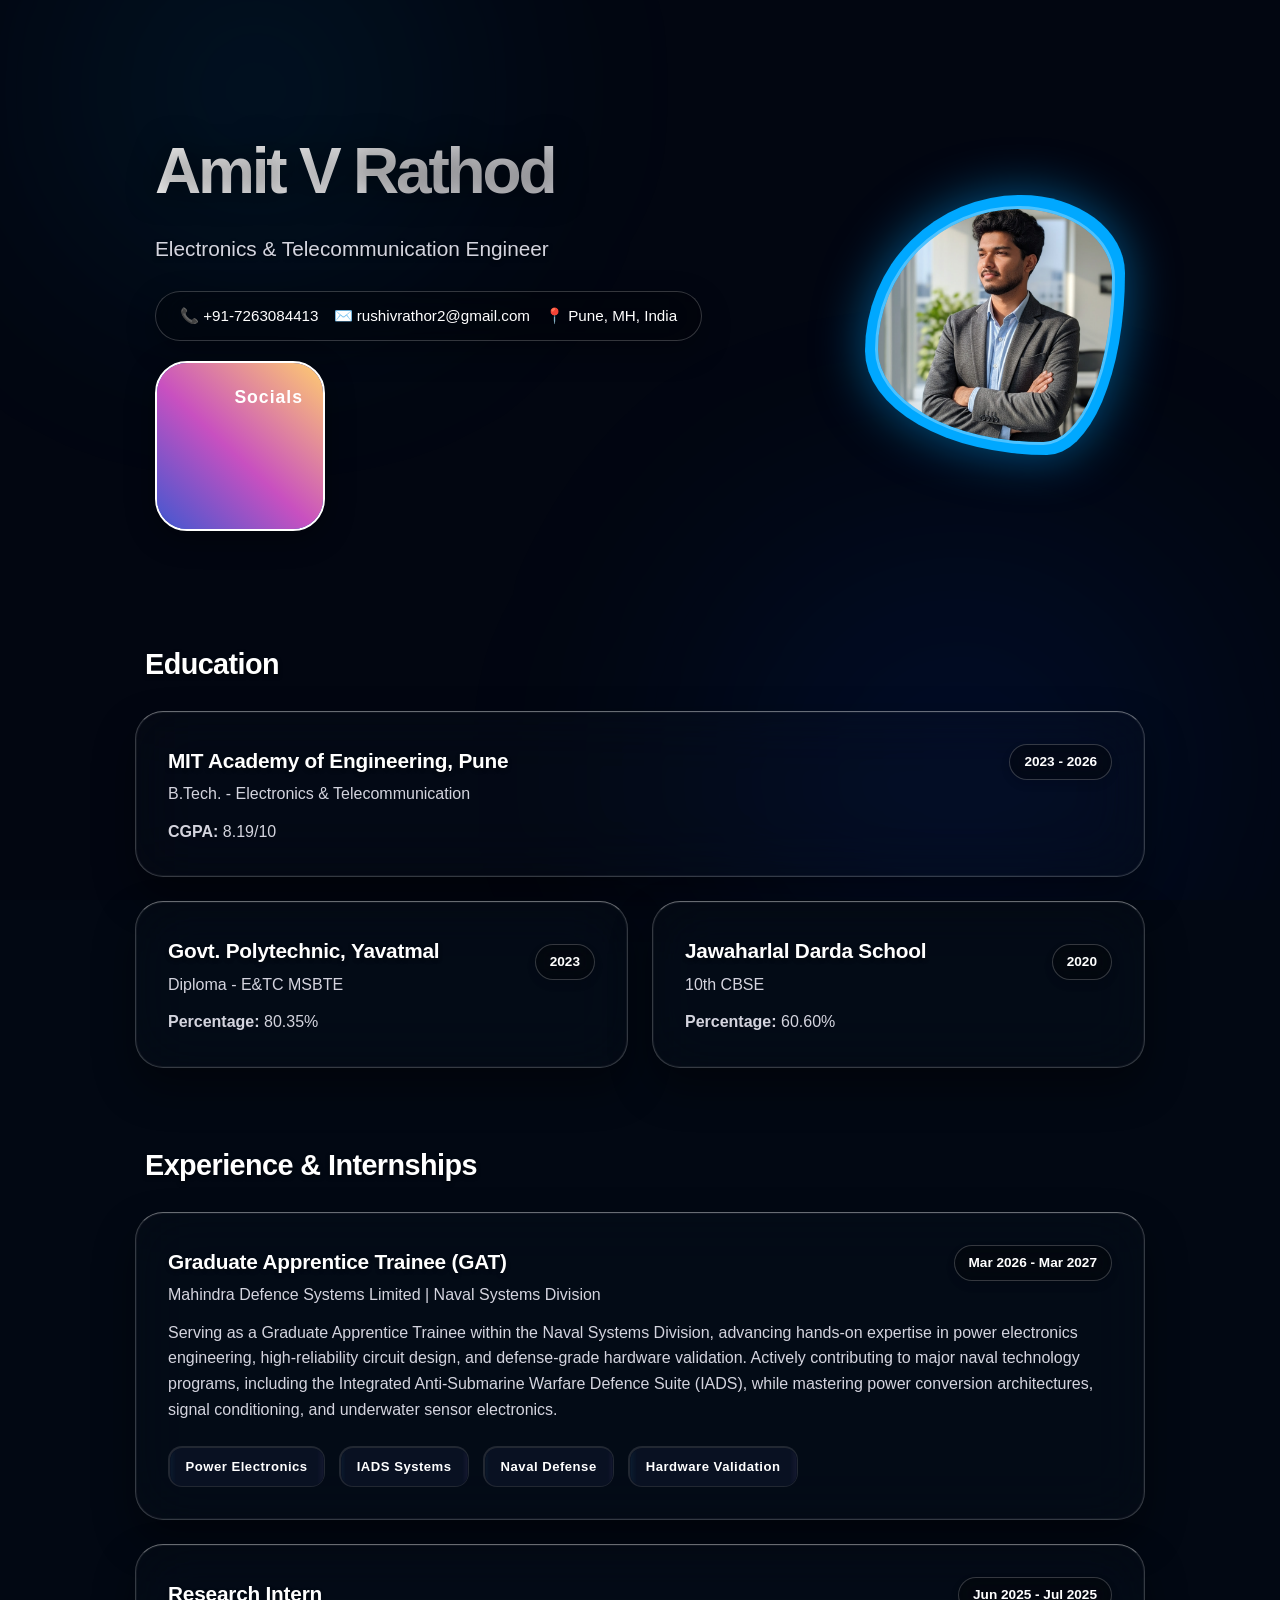
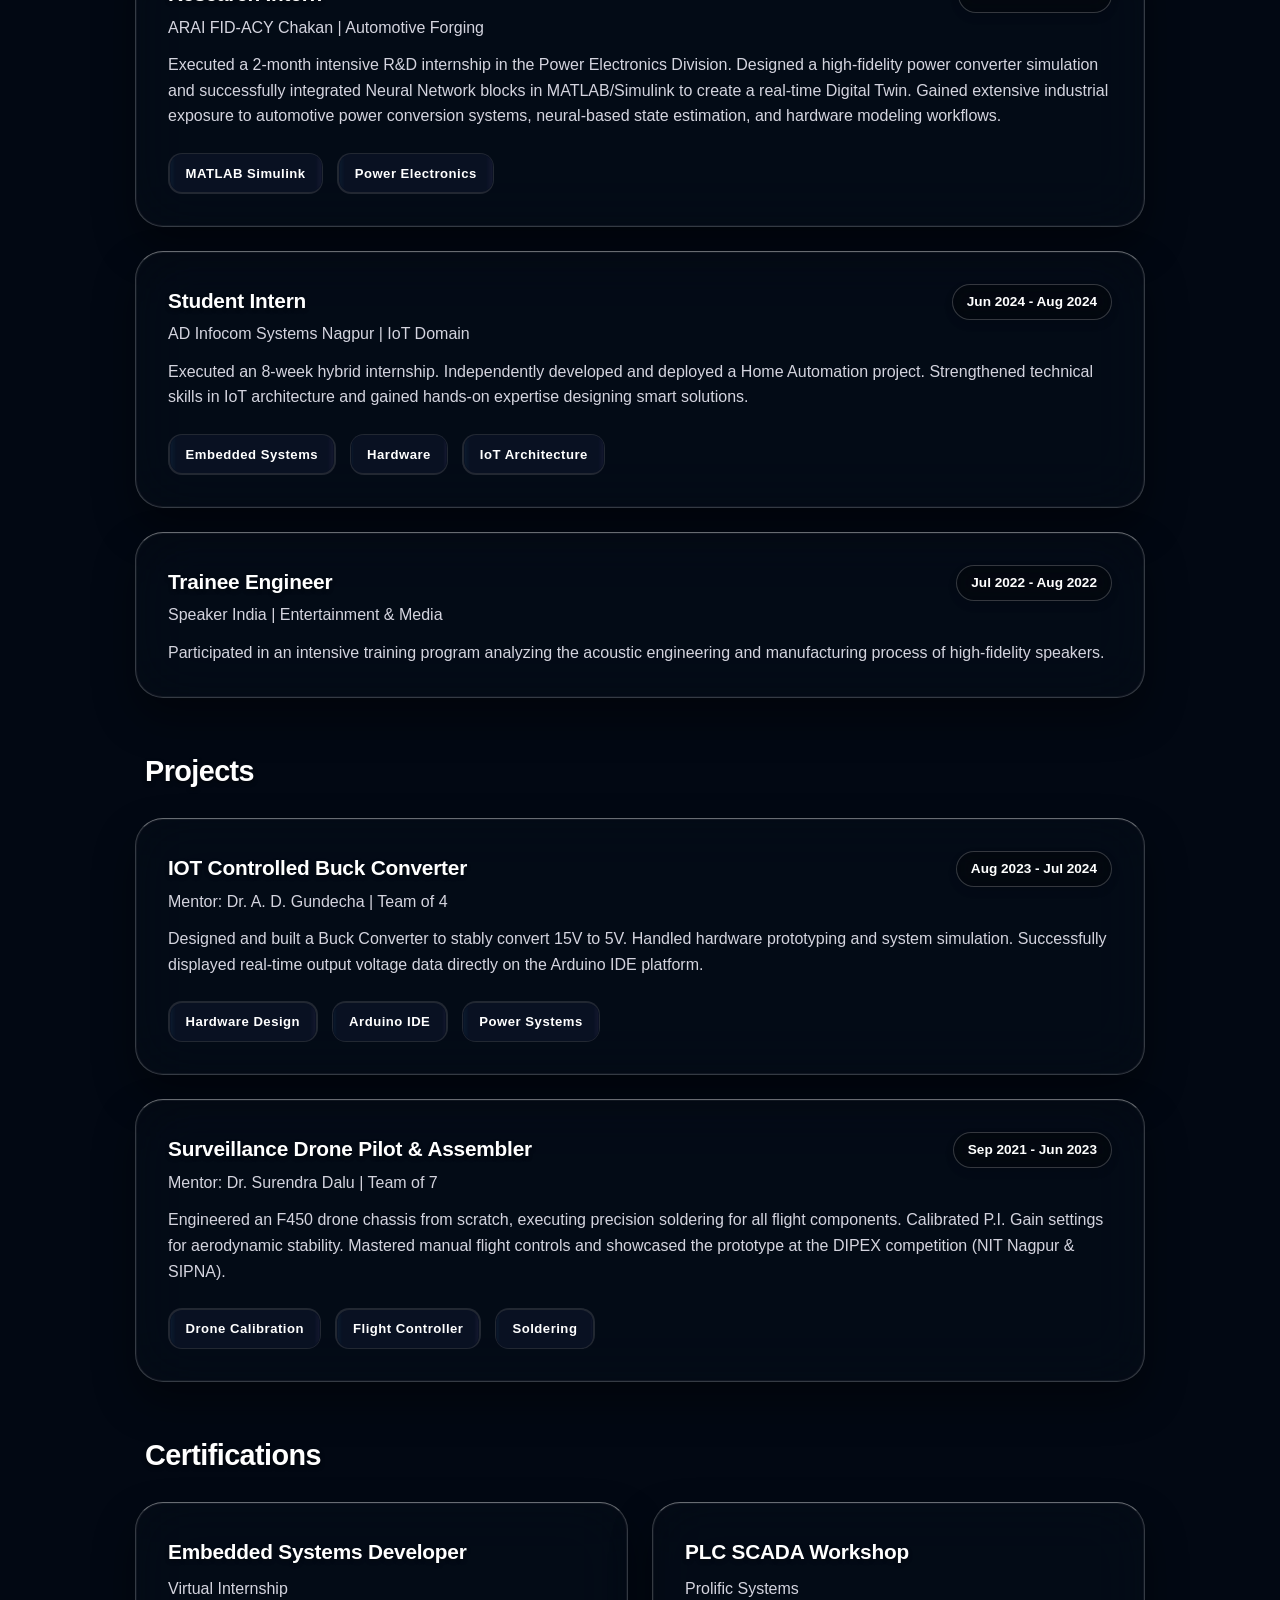
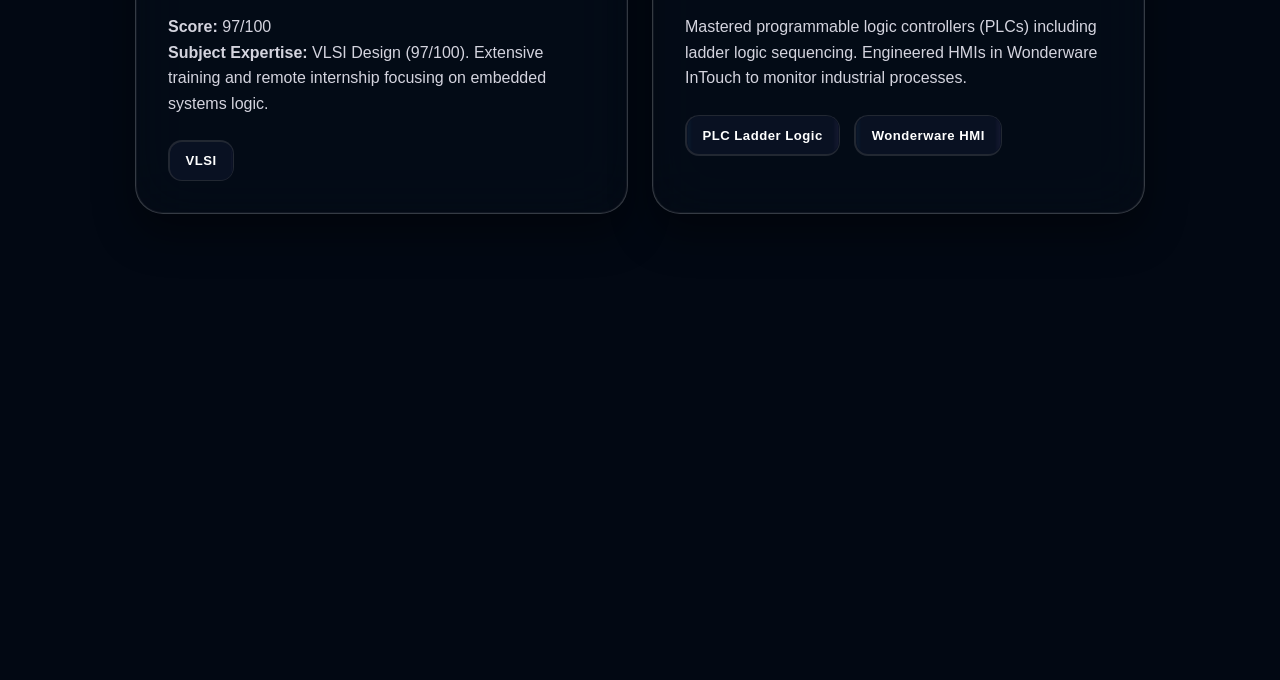
==== index.html @ 0c92d38d "index.html" ====
<!DOCTYPE html>
<html lang="en">
<head>
    <meta charset="UTF-8">
    <meta name="viewport" content="width=device-width, initial-scale=1.0">
    <title>Amit V Rathod Portfolio</title>
    <style>
        :root {
            /* iOS System Colors & Glass variables */
            --text-main: #ffffff;
            --text-muted: rgba(235, 235, 245, 0.9);
            --glass-bg: rgba(255, 255, 255, 0.05);
            --glass-hover: rgba(255, 255, 255, 0.1);
            --glass-border: rgba(255, 255, 255, 0.2);
            --glass-border-highlight: rgba(255, 255, 255, 0.4);
            --card-radius: 28px;
        }

        * {
            margin: 0;
            padding: 0;
            box-sizing: border-box;
            font-family: -apple-system, BlinkMacSystemFont, "Segoe UI", Roboto, Helvetica, Arial, sans-serif;
            -webkit-font-smoothing: antialiased;
        }

        body {
            background-color: #020813;
            color: var(--text-main);
            line-height: 1.6;
            overflow-x: hidden;
        }

      /* From Uiverse.io by dexter-st */ 
.loader-wrapper {
  position: relative;
  display: flex;
  align-items: center;
  justify-content: center;
  width: 180px;
  height: 180px;
  font-family: "Inter", sans-serif;
  font-size: 1.2em;
  font-weight: 300;
  color: white;
  border-radius: 50%;
  background-color: transparent;
  user-select: none;
}

.loader {
  position: absolute;
  top: 0;
  left: 0;
  width: 100%;
  aspect-ratio: 1 / 1;
  border-radius: 50%;
  background-color: transparent;
  animation: loader-rotate 2s linear infinite;
  z-index: 0;
}

@keyframes loader-rotate {
  0% {
    transform: rotate(90deg);
    box-shadow:
      0 10px 20px 0 #fff inset,
      0 20px 30px 0 #ad5fff inset,
      0 60px 60px 0 #471eec inset;
  }
  50% {
    transform: rotate(270deg);
    box-shadow:
      0 10px 20px 0 #fff inset,
      0 20px 10px 0 #d60a47 inset,
      0 40px 60px 0 #311e80 inset;
  }
  100% {
    transform: rotate(450deg);
    box-shadow:
      0 10px 20px 0 #fff inset,
      0 20px 30px 0 #ad5fff inset,
      0 60px 60px 0 #471eec inset;
  }
}

.loader-letter {
  display: inline-block;
  opacity: 0.4;
  transform: translateY(0);
  animation: loader-letter-anim 2s infinite;
  z-index: 1;
  border-radius: 50ch;
  border: none;
}

.loader-letter:nth-child(1) {
  animation-delay: 0s;
}
.loader-letter:nth-child(2) {
  animation-delay: 0.1s;
}
.loader-letter:nth-child(3) {
  animation-delay: 0.2s;
}
.loader-letter:nth-child(4) {
  animation-delay: 0.3s;
}
.loader-letter:nth-child(5) {
  animation-delay: 0.4s;
}
.loader-letter:nth-child(6) {
  animation-delay: 0.5s;
}
.loader-letter:nth-child(7) {
  animation-delay: 0.6s;
}
.loader-letter:nth-child(8) {
  animation-delay: 0.7s;
}
.loader-letter:nth-child(9) {
  animation-delay: 0.8s;
}
.loader-letter:nth-child(10) {
  animation-delay: 0.9s;
}

@keyframes loader-letter-anim {
  0%,
  100% {
    opacity: 0.4;
    transform: translateY(0);
  }
  20% {
    opacity: 1;
    transform: scale(1.15);
  }
  40% {
    opacity: 0.7;
    transform: translateY(0);
  }
}

        /* =========================================
           VIDEO BACKGROUND STYLES
           ========================================= */
        #bg-video {
            position: fixed;
            top: 50%;
            left: 50%;
            min-width: 100%;
            min-height: 100%;
            width: auto;
            height: auto;
            z-index: -10;
            transform: translateX(-50%) translateY(-50%);
            object-fit: cover;
        }

        .video-overlay {
            position: fixed;
            top: 0;
            left: 0;
            width: 100vw;
            height: 100vh;
            background: rgba(0, 0, 0, 0.4); 
            z-index: -9;
        }

        /* =========================================
           DYNAMIC CSS BACKGROUND
           ========================================= */
        .bg-elements {
            position: fixed; top: 0; left: 0; width: 100vw; height: 100vh;
            z-index: -11; overflow: hidden; background-color: #030a1c;
        }

        .bg-gradient-1 {
            position: absolute; top: -20%; left: -10%; width: 60vw; height: 60vh;
            background: radial-gradient(circle, rgba(0, 168, 255, 0.15) 0%, rgba(0,0,0,0) 70%); filter: blur(80px);
        }
        
        .bg-gradient-2 {
            position: absolute; bottom: -20%; right: -10%; width: 70vw; height: 70vh;
            background: radial-gradient(circle, rgba(0, 80, 255, 0.2) 0%, rgba(0,0,0,0) 70%); filter: blur(90px);
        }

        /* =========================================
           MAIN PORTFOLIO STYLES & HEADER
           ========================================= */
        .container {
            max-width: 1050px; margin: 0 auto; padding: 0 20px 80px; position: relative; z-index: 10; 
        }

        header { 
            display: flex; align-items: center; justify-content: space-between; 
            padding: 120px 20px 60px; gap: 40px; text-align: left;
        }

        .header-content { flex: 1; }

        h1 {
            font-size: 4rem; font-weight: 800; letter-spacing: -0.05em; margin-bottom: 10px;
            background: linear-gradient(135deg, #ffffff 0%, #a1a1aa 100%);
            -webkit-background-clip: text; -webkit-text-fill-color: transparent;
            text-shadow: 0 0 30px rgba(0, 0, 0, 0.6);
        }

        .subtitle { font-size: 1.3rem; font-weight: 500; color: var(--text-muted); margin-bottom: 25px; text-shadow: 0 2px 4px rgba(0,0,0,0.6); }

        .contact-social-row {
            display: flex;
            align-items: center;
            gap: 20px;
            flex-wrap: wrap;
            margin-top: 15px;
        }

        .contact-info {
            display: inline-flex; justify-content: flex-start; gap: 15px; flex-wrap: wrap; font-size: 0.95rem;
            padding: 12px 24px; background: rgba(0, 0, 0, 0.25); backdrop-filter: blur(25px); -webkit-backdrop-filter: blur(25px);
            border: 1px solid var(--glass-border); border-radius: 50px; box-shadow: 0 10px 30px rgba(0,0,0,0.3);
        }
        .contact-info span { color: #fff; display: flex; align-items: center; gap: 8px; }

        .header-image-container {
            position: relative; width: 260px; height: 260px; flex-shrink: 0;
            display: flex; align-items: center; justify-content: center;
        }
        
        .blob-bg {
            position: absolute; width: 100%; height: 100%;
            background: #00a8ff;
            border-radius: 60% 40% 30% 70% / 60% 30% 70% 40%;
            z-index: 0; box-shadow: 0 0 50px rgba(0, 168, 255, 0.5);
            animation: morph 6s ease-in-out infinite;
        }

        .header-image-container img {
            width: 92%; height: 92%; object-fit: cover; z-index: 1;
            border-radius: 60% 40% 30% 70% / 60% 30% 70% 40%;
            animation: morph 6s ease-in-out infinite;
            border: 3px solid rgba(255, 255, 255, 0.3);
        }

        @keyframes morph {
            0% { border-radius: 60% 40% 30% 70% / 60% 30% 70% 40%; }
            50% { border-radius: 30% 60% 70% 40% / 50% 60% 30% 60%; }
            100% { border-radius: 60% 40% 30% 70% / 60% 30% 70% 40%; }
        }

        /* =========================================
           FIXED SOCIAL CARD & STACKED ICONS
           ========================================= */
        .social-card {
          position: relative;
          width: 170px;
          height: 170px;
          background: lightgrey;
          border-radius: 32px;
          overflow: hidden;
          box-shadow: rgba(0, 0, 0, 0.4) 0px 7px 29px 0px;
          transition: all 0.6s cubic-bezier(0.25, 1, 0.5, 1);
          border: 2px solid rgb(255, 255, 255);
        }

        .social-card .background {
          position: absolute;
          inset: 0;
          background-color: #4158D0;
          background-image: linear-gradient(43deg, #4158D0 0%, #C850C0 46%, #FFCC70 100%);
        }

        .social-card .logo {
          position: absolute;
          right: 20px;
          top: 20px;
          transition: all 0.6s ease-in-out;
          font-size: 1.1em;
          font-weight: 700;
          color: #ffffff;
          letter-spacing: 1px;
          z-index: 2;
        }

        .social-card .icon {
          position: absolute;
          top: 12px;
          right: 14px;
          display: flex;
          align-items: center;
          justify-content: center;
          width: 22px;
          height: 22px;
        }

        .social-card .icon .svg {
          fill: rgba(255, 255, 255, 0.9);
          width: 100%;
          height: 100%;
          transition: all 0.5s ease-in-out;
        }

        .social-card .box {
          position: absolute;
          background: rgba(255, 255, 255, 0.389);
          border-top: 2px solid rgb(255, 255, 255);
          border-right: 2px solid white;
          border-radius: 10% 13% 42% 0%/10% 12% 75% 0%;
          box-shadow: rgba(100, 100, 111, 0.364) -7px 7px 29px 0px;
          transform-origin: bottom left;
          transition: all 0.8s cubic-bezier(0.25, 1, 0.5, 1);
          text-decoration: none;
          z-index: 3;
        }

        .social-card .box::before {
          content: "";
          position: absolute;
          inset: 0;
          border-radius: inherit;
          opacity: 0;
          transition: all 0.5s ease-in-out;
          z-index: -1;
        }

        .social-card .box:hover .svg {
          fill: white;
          filter: drop-shadow(0 0 5px white);
        }

        /* Box 1: LinkedIn (Highest level icon) */
        .social-card .box1 {
          width: 78%;
          height: 78%;
          bottom: -78%;
          left: -78%;
        }

        .social-card .box1::before {
          background: radial-gradient(circle at 30% 107%, #00a0dc 0%, #0077b5 90%);
        }

        .social-card .box1:hover::before {
          opacity: 1;
        }

        /* Box 2: Gmail (Middle level icon) */
        .social-card .box2 {
          width: 56%;
          height: 56%;
          bottom: -56%;
          left: -56%;
          transition-delay: 0.1s;
        }

        .social-card .box2::before {
          background: radial-gradient(circle at 30% 107%, #ff6b6b 0%, #ea4335 90%);
        }

        .social-card .box2:hover::before {
          opacity: 1;
        }

        /* Box 3: GitHub (Lowest level icon) */
        .social-card .box3 {
          width: 34%;
          height: 34%;
          bottom: -34%;
          left: -34%;
          transition-delay: 0.2s;
        }

        .social-card .box3::before {
          background: radial-gradient(circle at 30% 107%, #4f4f4f 0%, #181717 90%);
        }

        .social-card .box3:hover::before {
          opacity: 1;
        }

        .social-card:hover {
          transform: scale(1.05);
        }

        .social-card:hover .box {
          bottom: -1px;
          left: -1px;
        }

        /* --- Sections & Cards --- */
        section {
            margin-top: 50px; opacity: 0; transform: translateY(40px);
            transition: opacity 1s ease-out, transform 1s cubic-bezier(0.25, 1, 0.5, 1);
        }

        section.visible { opacity: 1; transform: translateY(0); }

        h2 { font-size: 1.8rem; font-weight: 700; margin-bottom: 24px; margin-left: 10px; color: #fff; letter-spacing: -0.02em; text-shadow: 0 2px 4px rgba(0,0,0,0.6); }

        .card {
            background: rgba(15, 20, 30, 0.25); 
            backdrop-filter: blur(30px) saturate(120%); -webkit-backdrop-filter: blur(30px) saturate(120%);
            border: 1px solid var(--glass-border); border-top: 1px solid var(--glass-border-highlight);
            border-left: 1px solid rgba(255, 255, 255, 0.2); border-radius: var(--card-radius);
            padding: 32px; margin-bottom: 24px; box-shadow: 0 20px 40px rgba(0, 0, 0, 0.4), inset 0 0 0 1px rgba(255, 255, 255, 0.05);
            transition: all 0.4s cubic-bezier(0.25, 1, 0.5, 1); position: relative; overflow: hidden;
        }

        .card:hover {
            transform: translateY(-6px) scale(1.01); background: rgba(25, 30, 45, 0.35);
            border-color: rgba(255, 255, 255, 0.4); box-shadow: 0 30px 60px rgba(0, 0, 0, 0.6), 0 0 20px rgba(255, 255, 255, 0.1);
        }

        .card-header { display: flex; justify-content: space-between; align-items: flex-start; margin-bottom: 12px; flex-wrap: wrap; gap: 10px; }
        .card-title { font-size: 1.3rem; font-weight: 700; color: #fff; letter-spacing: -0.01em; text-shadow: 0 2px 4px rgba(0,0,0,0.4); }
        .card-subtitle { font-size: 1rem; color: var(--text-muted); font-weight: 500; margin-top: 4px; }
        
        .card-date {
            font-size: 0.85rem; font-weight: 600; color: #fff; background: rgba(0, 0, 0, 0.3);
            backdrop-filter: blur(10px); -webkit-backdrop-filter: blur(10px); padding: 6px 14px;
            border-radius: 20px; border: 1px solid rgba(255, 255, 255, 0.2); box-shadow: 0 4px 10px rgba(0,0,0,0.1);
        }

        .card-body { font-size: 1rem; color: var(--text-muted); line-height: 1.6; }

        /* =========================================
           REFINED SUBTLE BUTTON STYLES (Soft Glow)
           ========================================= */
        .tags { display: flex; flex-wrap: wrap; gap: 14px; margin-top: 24px; align-items: center; }

        .button-container {
            position: relative;
            display: inline-block;
        }

        .button-border {
            padding: 1.5px;
            inset: 0;
            background: rgba(255, 255, 255, 0.12);
            border-radius: 14px;
        }

        .button {
            justify-content: center;
            align-items: center;
            border: none;
            border-radius: 12px;
            width: max-content;
            height: 38px;
            padding: 0 16px;
            background: #091122;
            display: flex;
            flex-direction: column;
            color: #ffffff;
            overflow: hidden;
            font-size: 0.82rem;
            font-weight: 600;
            letter-spacing: 0.5px;
            position: relative;
        }

        .real-button {
            position: absolute;
            inset: 0;
            width: 100%;
            height: 100%;
            z-index: 3;
            outline: none;
            border: none;
            border-radius: 14px;
            cursor: pointer;
            opacity: 0;
        }

        .backdrop {
            position: absolute;
            inset: -9900%;
            background: radial-gradient(
                circle at 50% 50%,
                #0000 0,
                #0000 20%,
                #0b1222aa 50%
            );
            background-size: 3px 3px;
            z-index: -1;
        }

        .spin {
            position: absolute;
            inset: 0;
            z-index: -2;
            opacity: 0.2;
            overflow: hidden;
            transition: opacity 0.4s ease;
        }

        .real-button:active ~ div .spin {
            opacity: 0.7;
        }

        .spin-blur { filter: blur(0.6em) url(#unopaq); }

        .spin-intense {
            inset: -0.1em;
            filter: blur(0.15em) url(#unopaq2);
            border-radius: 0.75em;
        }

        .spin-inside {
            inset: -1px;
            border-radius: inherit;
            filter: blur(1px) url(#unopaq3);
            z-index: 0;
        }

        .spin::before {
            content: "";
            position: absolute;
            inset: -150%;
            animation:
                speen 8s cubic-bezier(0.56, 0.15, 0.28, 0.86) infinite,
                woah 4s infinite;
            animation-play-state: paused;
        }

        .real-button:hover ~ .button-border .spin::before {
            animation-play-state: running;
        }

        .real-button:hover ~ .button-border .spin {
            opacity: 0.55;
        }

        .spin-blur::before {
            background: linear-gradient(90deg, rgba(0, 168, 255, 0.4) 30%, transparent 50%, rgba(139, 92, 246, 0.4) 70%);
        }

        .spin-intense::before {
            background: linear-gradient(90deg, rgba(0, 200, 255, 0.5) 20%, transparent 45% 55%, rgba(168, 85, 247, 0.5) 80%);
        }

        .spin-inside::before {
            background: linear-gradient(90deg, rgba(56, 189, 248, 0.6) 30%, transparent 45% 55%, rgba(192, 132, 252, 0.6) 70%);
        }

        @keyframes speen {
            0% { transform: rotate(10deg); }
            50% { transform: rotate(190deg); }
            100% { transform: rotate(370deg); }
        }

        @keyframes woah {
            0%, 100% { transform: scale(1); }
            50% { transform: scale(0.85); }
        }

        .grid-2 { display: grid; grid-template-columns: 1fr 1fr; gap: 24px; }

        /* =========================================
           RESPONSIVE DESIGN (Mobile & Tablet)
           ========================================= */
        @media (max-width: 768px) {
            header { flex-direction: column-reverse; text-align: center; gap: 25px; padding: 100px 20px 40px;}
            .contact-social-row { justify-content: center; flex-direction: column; }
            .contact-info { justify-content: center; }
            h1 { font-size: 2.8rem; } 
            .grid-2 { grid-template-columns: 1fr; }
            .card-header { flex-direction: column; gap: 8px; } 
            .card { padding: 24px; } 
        }

        @media (max-width: 480px) {
            h1 { font-size: 2.2rem; }
            h2 { font-size: 1.5rem; margin-left: 0; text-align: center; }
            .subtitle { font-size: 1.05rem; }
            .header-image-container { width: 220px; height: 220px; }
            .card { padding: 20px; border-radius: 20px; }
            .card-title { font-size: 1.15rem; } .card-subtitle { font-size: 0.9rem; }
            .contact-info { flex-direction: column; border-radius: 20px; padding: 15px; gap: 12px; width: 100%; }
            .contact-info span { justify-content: center; text-align: center; }
            .tags { justify-content: center; gap: 12px; }
        }
    </style>
</head>
<body>

    <!-- TERMINAL LOADING SCREEN -->
    <div id="loader-screen">
        <div class="terminal-loader">
            <div class="terminal-header">
                <div class="terminal-title">Status</div>
                <div class="terminal-controls">
                    <div class="control close"></div>
                    <div class="control minimize"></div>
                    <div class="control maximize"></div>
                </div>
            </div>
            <div class="text">Loading...</div>
        </div>
    </div>

    <!-- DYNAMIC CSS BACKGROUND -->
    <div class="bg-elements">
        <div class="bg-gradient-1"></div>
        <div class="bg-gradient-2"></div>
    </div>

    <!-- DYNAMIC VIDEO BACKGROUND -->
    <video autoplay loop muted playsinline webkit-playsinline disablePictureInPicture id="bg-video">
        <source src="background.mp4" type="video/mp4">
        Your browser does not support the video tag.
    </video>
    
    <!-- Dark overlay to ensure text is readable over the bright video -->
    <div class="video-overlay"></div>

    <!-- MAIN PORTFOLIO -->
    <div class="container">
        
        <!-- HEADER WITH PROFILE PHOTO & INLINE SOCIAL CARD -->
        <header>
            <div class="header-content">
                <h1>Amit V Rathod</h1>
                <div class="subtitle">Electronics & Telecommunication Engineer</div>
                
                <div class="contact-social-row">
                    <div class="contact-info">
                        <span>📞 +91-7263084413</span>
                        <span>✉️ rushivrathor2@gmail.com</span>
                        <span>📍 Pune, MH, India</span>
                    </div>

                    <!-- INTERACTIVE SOCIAL MEDIA CARD -->
                    <div class="social-card">
                        <div class="background"></div>
                        <div class="logo">Socials</div>

                        <!-- Box 1: LinkedIn -->
                        <a href="https://linkedin.com" target="_blank" class="box box1" title="LinkedIn">
                            <span class="icon">
                                <svg class="svg" viewBox="0 0 24 24">
                                    <path d="M19 3a2 2 0 0 1 2 2v14a2 2 0 0 1-2 2H5a2 2 0 0 1-2-2V5a2 2 0 0 1 2-2h14m-.5 15.5v-5.3a3.26 3.26 0 0 0-3.26-3.26c-.85 0-1.84.52-2.28 1.3v-1.11h-2.79v8.37h2.79v-4.93c0-.77.62-1.4 1.39-1.4a1.4 1.4 0 0 1 1.4 1.4v4.93h2.75M6.88 8.56a1.68 1.68 0 0 0 1.68-1.68c0-.93-.75-1.69-1.68-1.69a1.69 1.69 0 0 0-1.69 1.69c0 .93.76 1.68 1.69 1.68m1.39 9.94v-8.37H5.5v8.37h2.77z"/>
                                </svg>
                            </span>
                        </a>

                        <!-- Box 2: Gmail -->
                        <a href="mailto:rushivrathor2@gmail.com" class="box box2" title="Gmail">
                            <span class="icon">
                                <svg class="svg" viewBox="0 0 24 24">
                                    <path d="M20 4H4c-1.1 0-1.99.9-1.99 2L2 18c0 1.1.9 2 2 2h16c1.1 0 2-.9 2-2V6c0-1.1-.9-2-2-2zm0 4l-8 5l-8-5V6l8 5l8-5v2z"/>
                                </svg>
                            </span>
                        </a>

                        <!-- Box 3: GitHub -->
                        <a href="https://github.com/rushivr" target="_blank" class="box box3" title="GitHub">
                            <span class="icon">
                                <svg class="svg" viewBox="0 0 24 24">
                                    <path d="M12 2A10 10 0 0 0 2 12c0 4.42 2.87 8.17 6.84 9.5c.5.08.66-.23.66-.5v-1.69c-2.77.6-3.36-1.34-3.36-1.34c-.46-1.16-1.11-1.47-1.11-1.47c-.91-.62.07-.6.07-.6c1 .07 1.53 1.03 1.53 1.03c.87 1.52 2.34 1.07 2.91.83c.1-.65.35-1.09.63-1.34c-2.22-.25-4.55-1.11-4.55-4.92c0-1.11.38-2 1.03-2.71c-.1-.25-.45-1.29.1-2.64c0 0 .84-.27 2.75 1.02c.79-.22 1.65-.33 2.5-.33c.85 0 1.71.11 2.5.33c1.91-1.29 2.75-1.02 2.75-1.02c.55 1.35.2 2.39.1 2.64c.65.71 1.03 1.6 1.03 2.71c0 3.82-2.34 4.66-4.57 4.91c.36.31.69.92.69 1.85V21c0 .27.16.59.67.5C19.14 20.16 22 16.42 22 12A10 10 0 0 0 12 2Z"/>
                                </svg>
                            </span>
                        </a>
                    </div>
                </div>
            </div>

            <div class="header-image-container">
                <div class="blob-bg"></div>
                <img src="profile.jpg" alt="Amit Rathod Profile Picture">
            </div>
        </header>

        <!-- EDUCATION -->
        <section class="scroll-anim">
            <h2>Education</h2>
            <div class="card">
                <div class="card-header">
                    <div>
                        <div class="card-title">MIT Academy of Engineering, Pune</div>
                        <div class="card-subtitle">B.Tech. - Electronics & Telecommunication</div>
                    </div>
                    <div class="card-date">2023 - 2026</div>
                </div>
                <div class="card-body"><strong>CGPA:</strong> 8.19/10</div>
            </div>

            <div class="grid-2">
                <div class="card">
                    <div class="card-header">
                        <div>
                            <div class="card-title">Govt. Polytechnic, Yavatmal</div>
                            <div class="card-subtitle">Diploma - E&TC MSBTE</div>
                        </div>
                        <div class="card-date" style="margin-top: 10px;">2023</div>
                    </div>
                    <div class="card-body"><strong>Percentage:</strong> 80.35%</div>
                </div>

                <div class="card">
                    <div class="card-header">
                        <div>
                            <div class="card-title">Jawaharlal Darda School</div>
                            <div class="card-subtitle">10th CBSE</div>
                        </div>
                        <div class="card-date" style="margin-top: 10px;">2020</div>
                    </div>
                    <div class="card-body"><strong>Percentage:</strong> 60.60%</div>
                </div>
            </div>
        </section>

        <!-- EXPERIENCE & INTERNSHIPS -->
        <section class="scroll-anim">
            <h2>Experience & Internships</h2>
        
            <div class="card">
                <div class="card-header">
                    <div>
                        <div class="card-title">Graduate Apprentice Trainee (GAT)</div>
                        <div class="card-subtitle">Mahindra Defence Systems Limited | Naval Systems Division</div>
                    </div>
                    <div class="card-date">Mar 2026 - Mar 2027</div>
                </div>
                <div class="card-body">
                    Serving as a Graduate Apprentice Trainee within the Naval Systems Division, advancing hands-on expertise in power electronics engineering, high-reliability circuit design, and defense-grade hardware validation. Actively contributing to major naval technology programs, including the Integrated Anti-Submarine Warfare Defence Suite (IADS), while mastering power conversion architectures, signal conditioning, and underwater sensor electronics.
                </div>
                <div class="tags">
                    <div class="button-container">
                        <button class="real-button"></button>
                        <div class="button-border">
                            <div class="button">
                                <div class="spin spin-blur"></div>
                                <div class="spin spin-intense"></div>
                                <div class="spin spin-inside"></div>
                                <div class="backdrop"></div>
                                Power Electronics
                            </div>
                        </div>
                    </div>

                    <div class="button-container">
                        <button class="real-button"></button>
                        <div class="button-border">
                            <div class="button">
                                <div class="spin spin-blur"></div>
                                <div class="spin spin-intense"></div>
                                <div class="spin spin-inside"></div>
                                <div class="backdrop"></div>
                                IADS Systems
                            </div>
                        </div>
                    </div>

                    <div class="button-container">
                        <button class="real-button"></button>
                        <div class="button-border">
                            <div class="button">
                                <div class="spin spin-blur"></div>
                                <div class="spin spin-intense"></div>
                                <div class="spin spin-inside"></div>
                                <div class="backdrop"></div>
                                Naval Defense
                            </div>
                        </div>
                    </div>

                    <div class="button-container">
                        <button class="real-button"></button>
                        <div class="button-border">
                            <div class="button">
                                <div class="spin spin-blur"></div>
                                <div class="spin spin-intense"></div>
                                <div class="spin spin-inside"></div>
                                <div class="backdrop"></div>
                                Hardware Validation
                            </div>
                        </div>
                    </div>
                </div>
            </div>    
            
            <div class="card">
                <div class="card-header">
                    <div>
                        <div class="card-title">Research Intern</div>
                        <div class="card-subtitle">ARAI FID-ACY Chakan | Automotive Forging</div>
                    </div>
                    <div class="card-date">Jun 2025 - Jul 2025</div>
                </div>
                <div class="card-body">
                    Executed a 2-month intensive R&D internship in the Power Electronics Division. Designed a high-fidelity power converter simulation and successfully integrated Neural Network blocks in MATLAB/Simulink to create a real-time Digital Twin. Gained extensive industrial exposure to automotive power conversion systems, neural-based state estimation, and hardware modeling workflows.
                </div>
                <div class="tags">
                    <div class="button-container">
                        <button class="real-button"></button>
                        <div class="button-border">
                            <div class="button">
                                <div class="spin spin-blur"></div>
                                <div class="spin spin-intense"></div>
                                <div class="spin spin-inside"></div>
                                <div class="backdrop"></div>
                                MATLAB Simulink
                            </div>
                        </div>
                    </div>

                    <div class="button-container">
                        <button class="real-button"></button>
                        <div class="button-border">
                            <div class="button">
                                <div class="spin spin-blur"></div>
                                <div class="spin spin-intense"></div>
                                <div class="spin spin-inside"></div>
                                <div class="backdrop"></div>
                                Power Electronics
                            </div>
                        </div>
                    </div>
                </div>
            </div>

            <div class="card">
                <div class="card-header">
                    <div>
                        <div class="card-title">Student Intern</div>
                        <div class="card-subtitle">AD Infocom Systems Nagpur | IoT Domain</div>
                    </div>
                    <div class="card-date">Jun 2024 - Aug 2024</div>
                </div>
                <div class="card-body">
                    Executed an 8-week hybrid internship. Independently developed and deployed a Home Automation project. Strengthened technical skills in IoT architecture and gained hands-on expertise designing smart solutions.
                </div>
                <div class="tags">
                    <div class="button-container">
                        <button class="real-button"></button>
                        <div class="button-border">
                            <div class="button">
                                <div class="spin spin-blur"></div>
                                <div class="spin spin-intense"></div>
                                <div class="spin spin-inside"></div>
                                <div class="backdrop"></div>
                                Embedded Systems
                            </div>
                        </div>
                    </div>

                    <div class="button-container">
                        <button class="real-button"></button>
                        <div class="button-border">
                            <div class="button">
                                <div class="spin spin-blur"></div>
                                <div class="spin spin-intense"></div>
                                <div class="spin spin-inside"></div>
                                <div class="backdrop"></div>
                                Hardware
                            </div>
                        </div>
                    </div>

                    <div class="button-container">
                        <button class="real-button"></button>
                        <div class="button-border">
                            <div class="button">
                                <div class="spin spin-blur"></div>
                                <div class="spin spin-intense"></div>
                                <div class="spin spin-inside"></div>
                                <div class="backdrop"></div>
                                IoT Architecture
                            </div>
                        </div>
                    </div>
                </div>
            </div>

            <div class="card">
                <div class="card-header">
                    <div>
                        <div class="card-title">Trainee Engineer</div>
                        <div class="card-subtitle">Speaker India | Entertainment & Media</div>
                    </div>
                    <div class="card-date">Jul 2022 - Aug 2022</div>
                </div>
                <div class="card-body">
                    Participated in an intensive training program analyzing the acoustic engineering and manufacturing process of high-fidelity speakers.
                </div>
            </div>
        </section>

        <!-- PROJECTS -->
        <section class="scroll-anim">
            <h2>Projects</h2>
            
            <div class="card">
                <div class="card-header">
                    <div>
                        <div class="card-title">IOT Controlled Buck Converter</div>
                        <div class="card-subtitle">Mentor: Dr. A. D. Gundecha | Team of 4</div>
                    </div>
                    <div class="card-date">Aug 2023 - Jul 2024</div>
                </div>
                <div class="card-body">
                    Designed and built a Buck Converter to stably convert 15V to 5V. Handled hardware prototyping and system simulation. Successfully displayed real-time output voltage data directly on the Arduino IDE platform.
                </div>
                <div class="tags">
                    <div class="button-container">
                        <button class="real-button"></button>
                        <div class="button-border">
                            <div class="button">
                                <div class="spin spin-blur"></div>
                                <div class="spin spin-intense"></div>
                                <div class="spin spin-inside"></div>
                                <div class="backdrop"></div>
                                Hardware Design
                            </div>
                        </div>
                    </div>

                    <div class="button-container">
                        <button class="real-button"></button>
                        <div class="button-border">
                            <div class="button">
                                <div class="spin spin-blur"></div>
                                <div class="spin spin-intense"></div>
                                <div class="spin spin-inside"></div>
                                <div class="backdrop"></div>
                                Arduino IDE
                            </div>
                        </div>
                    </div>

                    <div class="button-container">
                        <button class="real-button"></button>
                        <div class="button-border">
                            <div class="button">
                                <div class="spin spin-blur"></div>
                                <div class="spin spin-intense"></div>
                                <div class="spin spin-inside"></div>
                                <div class="backdrop"></div>
                                Power Systems
                            </div>
                        </div>
                    </div>
                </div>
            </div>

            <div class="card">
                <div class="card-header">
                    <div>
                        <div class="card-title">Surveillance Drone Pilot & Assembler</div>
                        <div class="card-subtitle">Mentor: Dr. Surendra Dalu | Team of 7</div>
                    </div>
                    <div class="card-date">Sep 2021 - Jun 2023</div>
                </div>
                <div class="card-body">
                    Engineered an F450 drone chassis from scratch, executing precision soldering for all flight components. Calibrated P.I. Gain settings for aerodynamic stability. Mastered manual flight controls and showcased the prototype at the DIPEX competition (NIT Nagpur & SIPNA).
                </div>
                <div class="tags">
                    <div class="button-container">
                        <button class="real-button"></button>
                        <div class="button-border">
                            <div class="button">
                                <div class="spin spin-blur"></div>
                                <div class="spin spin-intense"></div>
                                <div class="spin spin-inside"></div>
                                <div class="backdrop"></div>
                                Drone Calibration
                            </div>
                        </div>
                    </div>

                    <div class="button-container">
                        <button class="real-button"></button>
                        <div class="button-border">
                            <div class="button">
                                <div class="spin spin-blur"></div>
                                <div class="spin spin-intense"></div>
                                <div class="spin spin-inside"></div>
                                <div class="backdrop"></div>
                                Flight Controller
                            </div>
                        </div>
                    </div>

                    <div class="button-container">
                        <button class="real-button"></button>
                        <div class="button-border">
                            <div class="button">
                                <div class="spin spin-blur"></div>
                                <div class="spin spin-intense"></div>
                                <div class="spin spin-inside"></div>
                                <div class="backdrop"></div>
                                Soldering
                            </div>
                        </div>
                    </div>
                </div>
            </div>
        </section>

        <!-- CERTIFICATIONS -->
        <section class="scroll-anim">
            <h2>Certifications</h2>
            <div class="grid-2">
                <div class="card">
                    <div class="card-title" style="margin-bottom: 8px;">Embedded Systems Developer</div>
                    <div class="card-subtitle" style="margin-bottom: 12px;">Virtual Internship</div>
                    <div class="card-body">
                        <strong>Score:</strong> 97/100<br>
                        <strong>Subject Expertise:</strong> VLSI Design (97/100). Extensive training and remote internship focusing on embedded systems logic.
                    </div>
                    <div class="tags">
                        <div class="button-container">
                            <button class="real-button"></button>
                            <div class="button-border">
                                <div class="button">
                                    <div class="spin spin-blur"></div>
                                    <div class="spin spin-intense"></div>
                                    <div class="spin spin-inside"></div>
                                    <div class="backdrop"></div>
                                    VLSI
                                </div>
                            </div>
                        </div>
                    </div>
                </div>

                <div class="card">
                    <div class="card-title" style="margin-bottom: 8px;">PLC SCADA Workshop</div>
                    <div class="card-subtitle" style="margin-bottom: 12px;">Prolific Systems</div>
                    <div class="card-body">
                        Mastered programmable logic controllers (PLCs) including ladder logic sequencing. Engineered HMIs in Wonderware InTouch to monitor industrial processes.
                    </div>
                    <div class="tags">
                        <div class="button-container">
                            <button class="real-button"></button>
                            <div class="button-border">
                                <div class="button">
                                    <div class="spin spin-blur"></div>
                                    <div class="spin spin-intense"></div>
                                    <div class="spin spin-inside"></div>
                                    <div class="backdrop"></div>
                                    PLC Ladder Logic
                                </div>
                            </div>
                        </div>

                        <div class="button-container">
                            <button class="real-button"></button>
                            <div class="button-border">
                                <div class="button">
                                    <div class="spin spin-blur"></div>
                                    <div class="spin spin-intense"></div>
                                    <div class="spin spin-inside"></div>
                                    <div class="backdrop"></div>
                                    Wonderware HMI
                                </div>
                            </div>
                        </div>
                    </div>
                </div>
            </div>
        </section>

        <!-- PERSONAL DETAILS -->
        <section class="scroll-anim">
            <h2>Personal Information</h2>
            <div class="card grid-2">
                <div>
                    <p style="margin-bottom: 8px;"><strong style="color: #fff;">DOB:</strong> <span style="color: var(--text-muted);">24 Aug, 2003</span></p>
                    <p style="margin-bottom: 8px;"><strong style="color: #fff;">Gender:</strong> <span style="color: var(--text-muted);">Male</span></p>
                    <p style="margin-bottom: 8px;"><strong style="color: #fff;">Marital Status:</strong> <span style="color: var(--text-muted);">Single</span></p>
                </div>
                <div>
                    <p style="margin-bottom: 8px;"><strong style="color: #fff;">Languages:</strong> <span style="color: var(--text-muted);">English, Hindi, Marathi, Banjari</span></p>
                    <p style="margin-bottom: 8px;"><strong style="color: #fff;">Alt Email:</strong> <span style="color: var(--text-muted);">202302070008@mitaoe.ac.in</span></p>
                    <p style="margin-bottom: 8px;"><strong style="color: #fff;">Location:</strong> <span style="color: var(--text-muted);">Moshi, Pune 412105</span></p>
                </div>
            </div>
        </section>

    </div>

    <!-- REQUIRED SVG FILTERS FOR BUTTON SPIN & NEON GLOW EFFECTS -->
    <svg style="position: absolute; width: 0; height: 0; overflow: hidden;" aria-hidden="true">
        <filter id="unopaq">
            <feColorMatrix type="matrix" values="1 0 0 0 0  0 1 0 0 0  0 0 1 0 0  0 0 0 3 -1" />
        </filter>
        <filter id="unopaq2">
            <feColorMatrix type="matrix" values="1 0 0 0 0  0 1 0 0 0  0 0 1 0 0  0 0 0 5 -1.5" />
        </filter>
        <filter id="unopaq3">
            <feColorMatrix type="matrix" values="1 0 0 0 0  0 1 0 0 0  0 0 1 0 0  0 0 0 8 -2" />
        </filter>
    </svg>

    <script>
        // Loader logic
        window.addEventListener('load', () => {
            const loader = document.getElementById('loader-screen');
            setTimeout(() => {
                loader.style.opacity = '0';
                loader.style.visibility = 'hidden';
                setTimeout(() => {
                    loader.style.display = 'none';
                }, 500);
            }, 2500); 
        });

        // Smooth reveal animation on scroll
        document.addEventListener("DOMContentLoaded", () => {
            const observer = new IntersectionObserver((entries) => {
                entries.forEach((entry) => {
                    if (entry.isIntersecting) {
                        entry.target.classList.add('visible');
                    }
                });
            }, { threshold: 0.15 });

            document.querySelectorAll('.scroll-anim').forEach((el) => {
                observer.observe(el);
            });
        });
    </script>
</body>
</html>
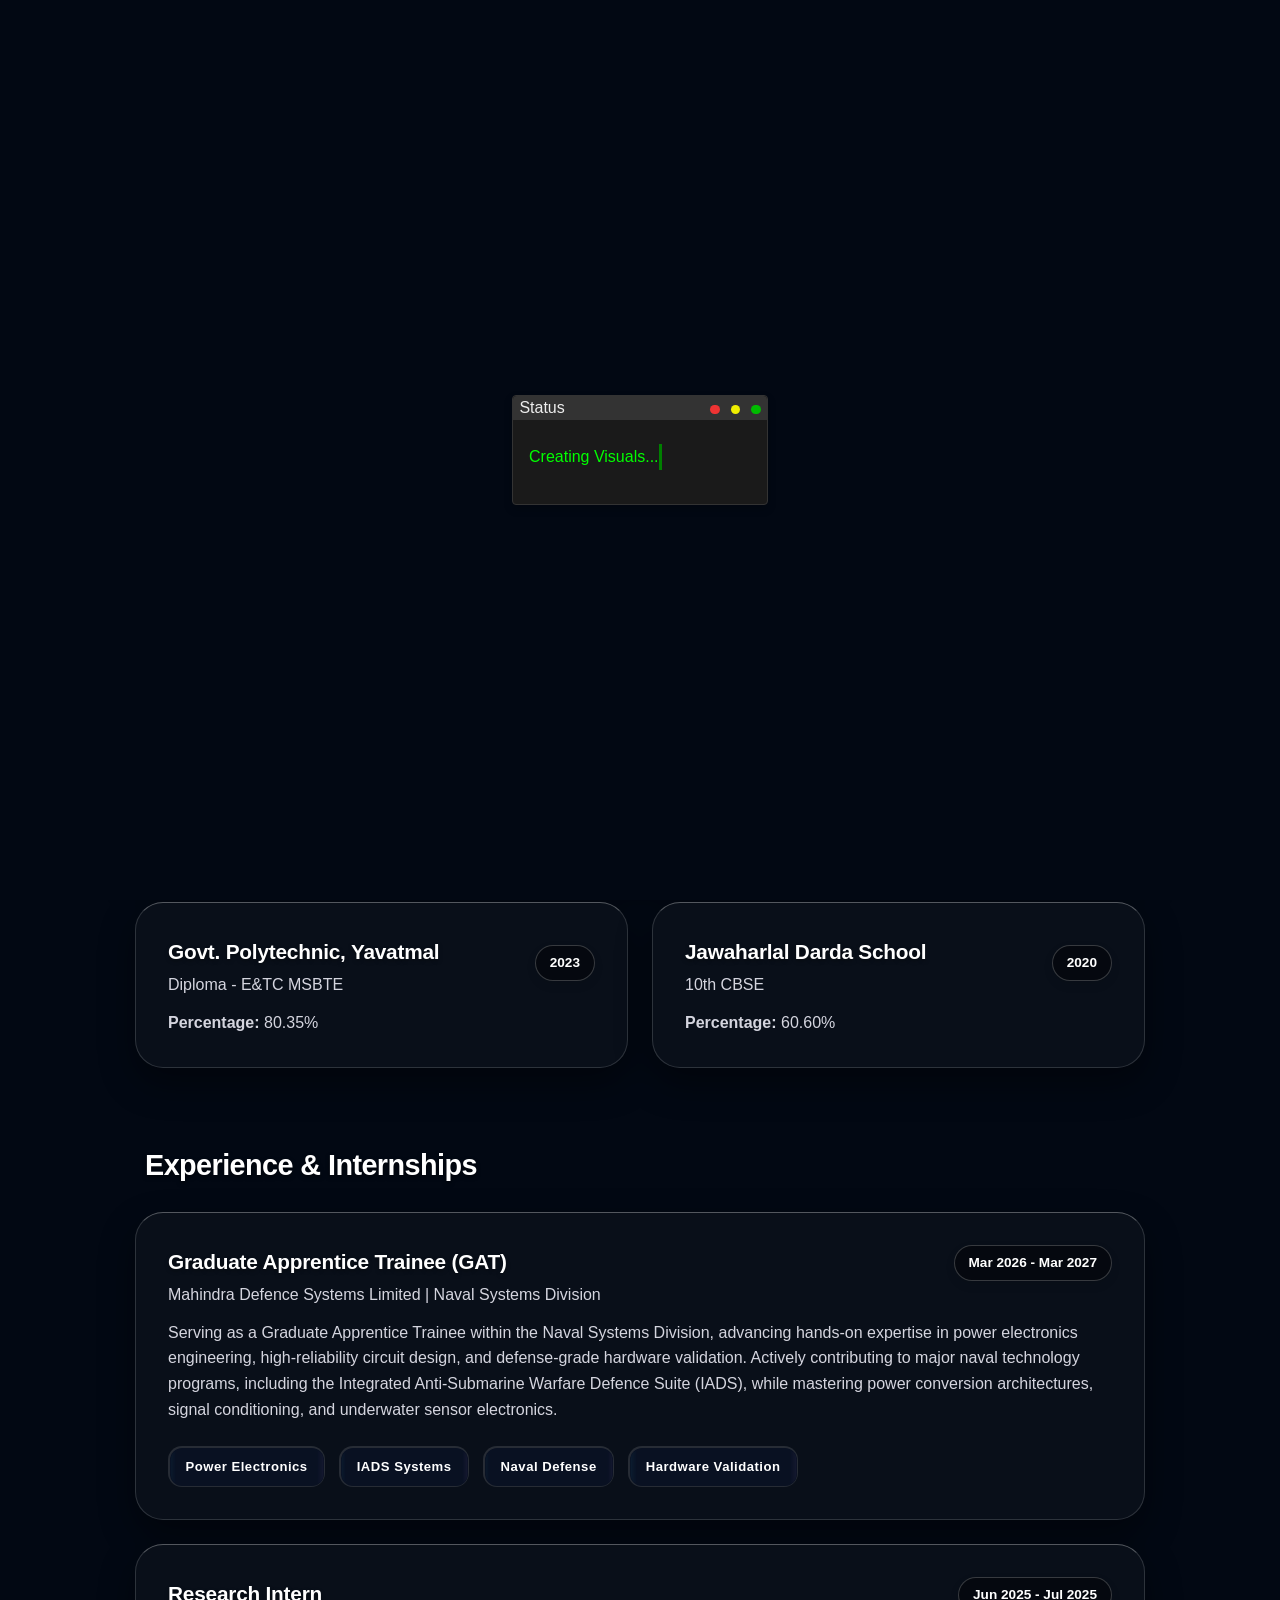
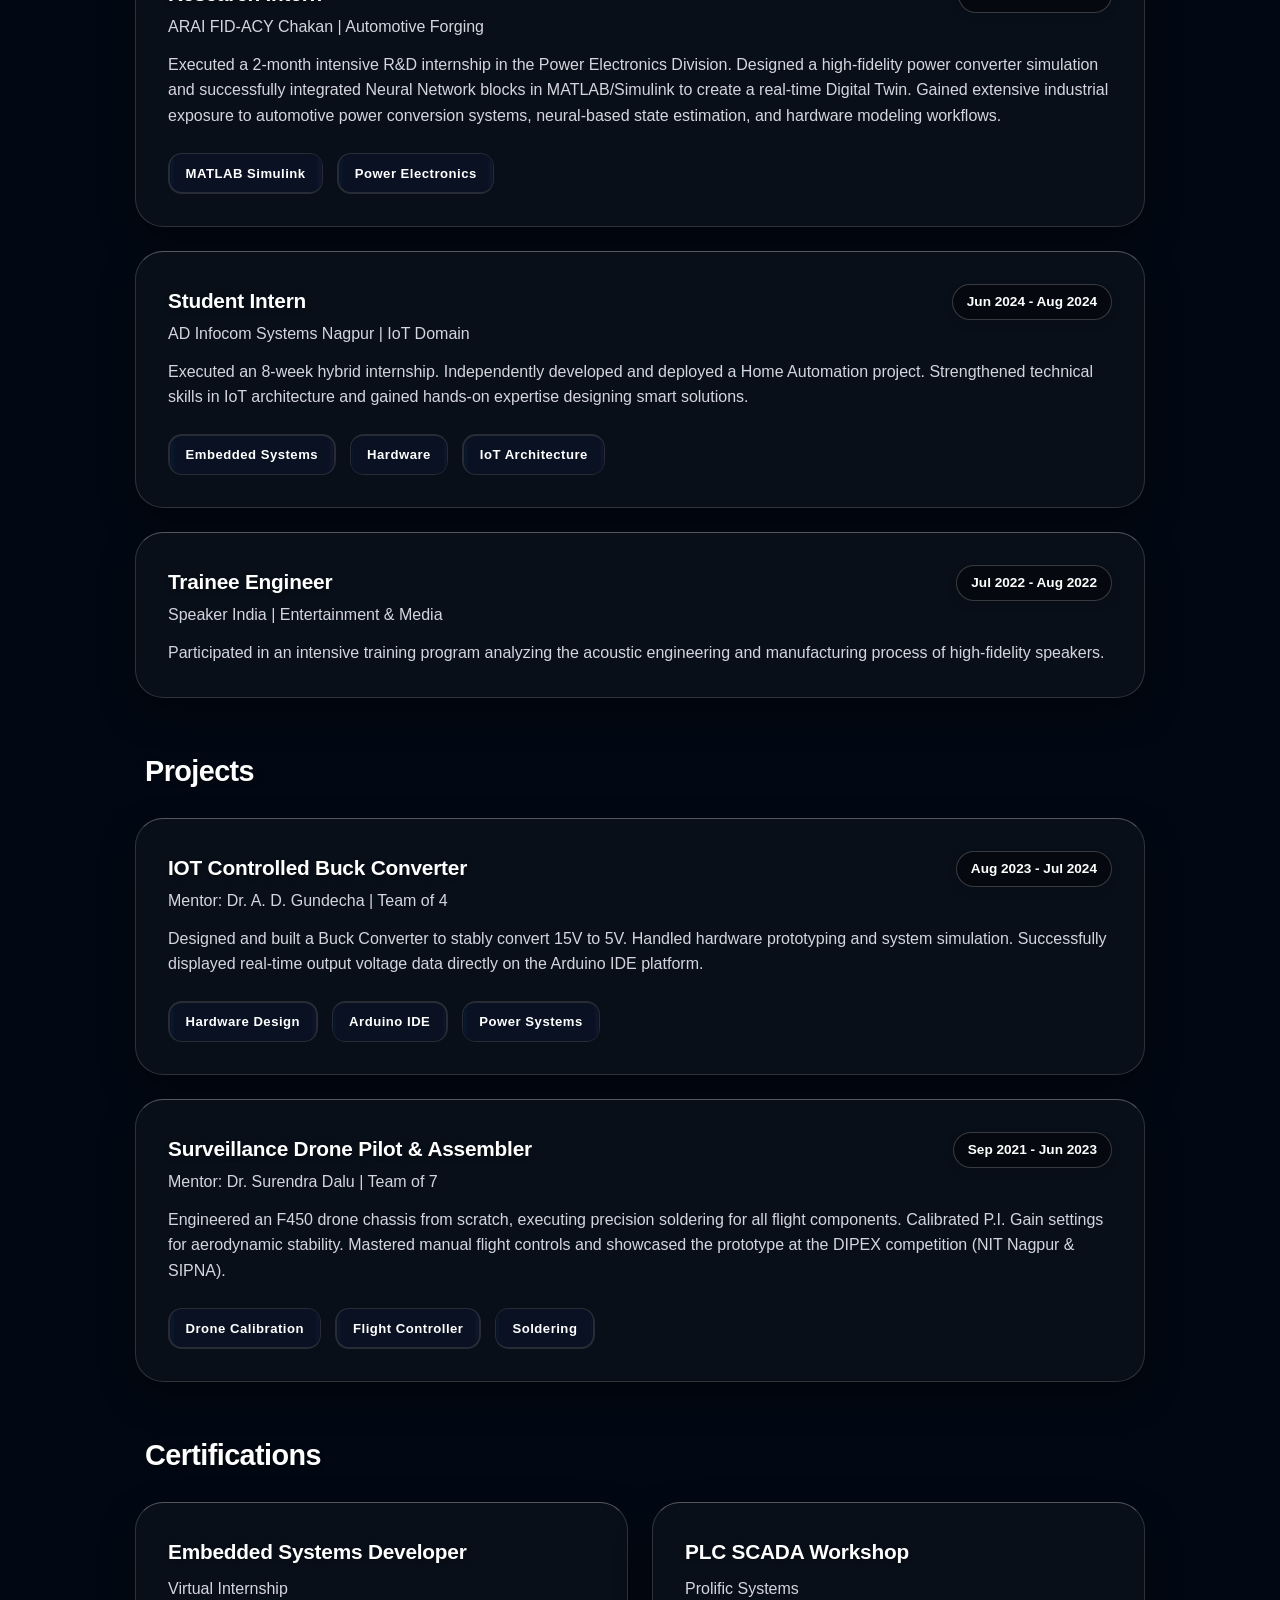
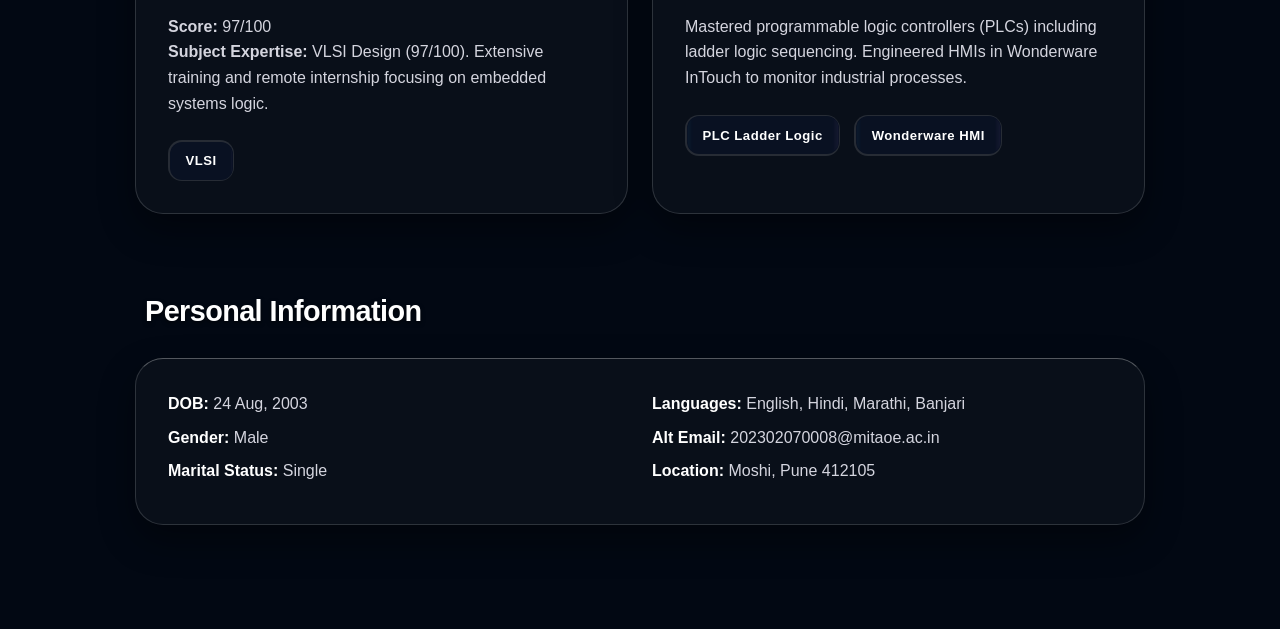
==== commit 71932792: "index.html" ====
--- a/index.html
+++ b/index.html
@@ -9,11 +9,15 @@
             /* iOS System Colors & Glass variables */
             --text-main: #ffffff;
             --text-muted: rgba(235, 235, 245, 0.9);
-            --glass-bg: rgba(255, 255, 255, 0.05);
-            --glass-hover: rgba(255, 255, 255, 0.1);
-            --glass-border: rgba(255, 255, 255, 0.2);
-            --glass-border-highlight: rgba(255, 255, 255, 0.4);
+            --glass-bg: rgba(15, 20, 30, 0.65);
+            --glass-hover: rgba(25, 30, 45, 0.75);
+            --glass-border: rgba(255, 255, 255, 0.15);
+            --glass-border-highlight: rgba(255, 255, 255, 0.3);
             --card-radius: 28px;
+        }
+
+        html {
+            scroll-behavior: smooth;
         }
 
         * {
@@ -31,115 +35,92 @@
             overflow-x: hidden;
         }
 
-      /* From Uiverse.io by dexter-st */ 
-.loader-wrapper {
-  position: relative;
-  display: flex;
-  align-items: center;
-  justify-content: center;
-  width: 180px;
-  height: 180px;
-  font-family: "Inter", sans-serif;
-  font-size: 1.2em;
-  font-weight: 300;
-  color: white;
-  border-radius: 50%;
-  background-color: transparent;
-  user-select: none;
-}
-
-.loader {
-  position: absolute;
-  top: 0;
-  left: 0;
-  width: 100%;
-  aspect-ratio: 1 / 1;
-  border-radius: 50%;
-  background-color: transparent;
-  animation: loader-rotate 2s linear infinite;
-  z-index: 0;
-}
-
-@keyframes loader-rotate {
-  0% {
-    transform: rotate(90deg);
-    box-shadow:
-      0 10px 20px 0 #fff inset,
-      0 20px 30px 0 #ad5fff inset,
-      0 60px 60px 0 #471eec inset;
-  }
-  50% {
-    transform: rotate(270deg);
-    box-shadow:
-      0 10px 20px 0 #fff inset,
-      0 20px 10px 0 #d60a47 inset,
-      0 40px 60px 0 #311e80 inset;
-  }
-  100% {
-    transform: rotate(450deg);
-    box-shadow:
-      0 10px 20px 0 #fff inset,
-      0 20px 30px 0 #ad5fff inset,
-      0 60px 60px 0 #471eec inset;
-  }
-}
-
-.loader-letter {
-  display: inline-block;
-  opacity: 0.4;
-  transform: translateY(0);
-  animation: loader-letter-anim 2s infinite;
-  z-index: 1;
-  border-radius: 50ch;
-  border: none;
-}
-
-.loader-letter:nth-child(1) {
-  animation-delay: 0s;
-}
-.loader-letter:nth-child(2) {
-  animation-delay: 0.1s;
-}
-.loader-letter:nth-child(3) {
-  animation-delay: 0.2s;
-}
-.loader-letter:nth-child(4) {
-  animation-delay: 0.3s;
-}
-.loader-letter:nth-child(5) {
-  animation-delay: 0.4s;
-}
-.loader-letter:nth-child(6) {
-  animation-delay: 0.5s;
-}
-.loader-letter:nth-child(7) {
-  animation-delay: 0.6s;
-}
-.loader-letter:nth-child(8) {
-  animation-delay: 0.7s;
-}
-.loader-letter:nth-child(9) {
-  animation-delay: 0.8s;
-}
-.loader-letter:nth-child(10) {
-  animation-delay: 0.9s;
-}
-
-@keyframes loader-letter-anim {
-  0%,
-  100% {
-    opacity: 0.4;
-    transform: translateY(0);
-  }
-  20% {
-    opacity: 1;
-    transform: scale(1.15);
-  }
-  40% {
-    opacity: 0.7;
-    transform: translateY(0);
-  }
-}
+        /* =========================================
+           TERMINAL LOADING SCREEN & ANIMATION
+           ========================================= */
+        #loader-screen {
+            position: fixed; 
+            top: 0; 
+            left: 0; 
+            width: 100vw; 
+            height: 100vh;
+            z-index: 9999; 
+            display: flex; 
+            align-items: center; 
+            justify-content: center;
+            background: #020813; 
+            transition: opacity 0.5s ease-out, visibility 0.5s ease-out;
+        }
+
+        @keyframes blinkCursor {
+          50% { border-right-color: transparent; }
+        }
+
+        @keyframes typeAndDelete {
+          0%, 10% { width: 0; }
+          45%, 55% { width: 11em; }
+          90%, 100% { width: 0; }
+        }
+
+        .terminal-loader {
+          border: 0.1em solid #333;
+          background-color: #1a1a1a;
+          color: #0f0;
+          font-family: "Courier New", Courier, monospace;
+          font-size: 1em;
+          padding: 1.5em 1em;
+          width: 16em;
+          box-shadow: 0 4px 8px rgba(0, 0, 0, 0.2);
+          border-radius: 4px;
+          position: relative;
+          overflow: hidden;
+          box-sizing: border-box;
+        }
+
+        .terminal-header {
+          position: absolute;
+          top: 0;
+          left: 0;
+          right: 0;
+          height: 1.5em;
+          background-color: #333;
+          border-top-left-radius: 4px;
+          border-top-right-radius: 4px;
+          padding: 0 0.4em;
+          box-sizing: border-box;
+        }
+
+        .terminal-controls { float: right; }
+
+        .control {
+          display: inline-block;
+          width: 0.6em;
+          height: 0.6em;
+          margin-left: 0.4em;
+          border-radius: 50%;
+          background-color: #777;
+        }
+
+        .control.close { background-color: #e33; }
+        .control.minimize { background-color: #ee0; }
+        .control.maximize { background-color: #0b0; }
+
+        .terminal-title {
+          float: left;
+          line-height: 1.5em;
+          color: #eee;
+        }
+
+        .text {
+          display: inline-block;
+          white-space: nowrap;
+          overflow: hidden;
+          border-right: 0.2em solid green;
+          animation:
+            typeAndDelete 4s steps(17) infinite,
+            blinkCursor 0.5s step-end infinite alternate;
+          margin-top: 1.5em;
+        }
 
         /* =========================================
            VIDEO BACKGROUND STYLES
@@ -153,8 +134,9 @@
             width: auto;
             height: auto;
             z-index: -10;
-            transform: translateX(-50%) translateY(-50%);
+            transform: translate3d(-50%, -50%, 0);
             object-fit: cover;
+            will-change: transform;
         }
 
         .video-overlay {
@@ -178,11 +160,13 @@
         .bg-gradient-1 {
             position: absolute; top: -20%; left: -10%; width: 60vw; height: 60vh;
             background: radial-gradient(circle, rgba(0, 168, 255, 0.15) 0%, rgba(0,0,0,0) 70%); filter: blur(80px);
+            transform: translateZ(0);
         }
         
         .bg-gradient-2 {
             position: absolute; bottom: -20%; right: -10%; width: 70vw; height: 70vh;
             background: radial-gradient(circle, rgba(0, 80, 255, 0.2) 0%, rgba(0,0,0,0) 70%); filter: blur(90px);
+            transform: translateZ(0);
         }
 
         /* =========================================
@@ -218,7 +202,7 @@
 
         .contact-info {
             display: inline-flex; justify-content: flex-start; gap: 15px; flex-wrap: wrap; font-size: 0.95rem;
-            padding: 12px 24px; background: rgba(0, 0, 0, 0.25); backdrop-filter: blur(25px); -webkit-backdrop-filter: blur(25px);
+            padding: 12px 24px; background: rgba(0, 0, 0, 0.45); 
             border: 1px solid var(--glass-border); border-radius: 50px; box-shadow: 0 10px 30px rgba(0,0,0,0.3);
         }
         .contact-info span { color: #fff; display: flex; align-items: center; gap: 8px; }
@@ -234,6 +218,7 @@
             border-radius: 60% 40% 30% 70% / 60% 30% 70% 40%;
             z-index: 0; box-shadow: 0 0 50px rgba(0, 168, 255, 0.5);
             animation: morph 6s ease-in-out infinite;
+            will-change: border-radius;
         }
 
         .header-image-container img {
@@ -241,6 +226,7 @@
             border-radius: 60% 40% 30% 70% / 60% 30% 70% 40%;
             animation: morph 6s ease-in-out infinite;
             border: 3px solid rgba(255, 255, 255, 0.3);
+            will-change: border-radius;
         }
 
         @keyframes morph {
@@ -260,8 +246,9 @@
           border-radius: 32px;
           overflow: hidden;
           box-shadow: rgba(0, 0, 0, 0.4) 0px 7px 29px 0px;
-          transition: all 0.6s cubic-bezier(0.25, 1, 0.5, 1);
+          transition: transform 0.4s cubic-bezier(0.25, 1, 0.5, 1);
           border: 2px solid rgb(255, 255, 255);
+          will-change: transform;
         }
 
         .social-card .background {
@@ -275,7 +262,7 @@
           position: absolute;
           right: 20px;
           top: 20px;
-          transition: all 0.6s ease-in-out;
+          transition: transform 0.4s ease-in-out;
           font-size: 1.1em;
           font-weight: 700;
           color: #ffffff;
@@ -298,7 +285,7 @@
           fill: rgba(255, 255, 255, 0.9);
           width: 100%;
           height: 100%;
-          transition: all 0.5s ease-in-out;
+          transition: fill 0.3s ease-in-out;
         }
 
         .social-card .box {
@@ -309,9 +296,10 @@
           border-radius: 10% 13% 42% 0%/10% 12% 75% 0%;
           box-shadow: rgba(100, 100, 111, 0.364) -7px 7px 29px 0px;
           transform-origin: bottom left;
-          transition: all 0.8s cubic-bezier(0.25, 1, 0.5, 1);
+          transition: all 0.5s cubic-bezier(0.25, 1, 0.5, 1);
           text-decoration: none;
           z-index: 3;
+          will-change: bottom, left;
         }
 
         .social-card .box::before {
@@ -320,7 +308,7 @@
           inset: 0;
           border-radius: inherit;
           opacity: 0;
-          transition: all 0.5s ease-in-out;
+          transition: opacity 0.3s ease-in-out;
           z-index: -1;
         }
 
@@ -329,7 +317,6 @@
           filter: drop-shadow(0 0 5px white);
         }
 
-        /* Box 1: LinkedIn (Highest level icon) */
         .social-card .box1 {
           width: 78%;
           height: 78%;
@@ -345,13 +332,12 @@
           opacity: 1;
         }
 
-        /* Box 2: Gmail (Middle level icon) */
         .social-card .box2 {
           width: 56%;
           height: 56%;
           bottom: -56%;
           left: -56%;
-          transition-delay: 0.1s;
+          transition-delay: 0.05s;
         }
 
         .social-card .box2::before {
@@ -362,13 +348,12 @@
           opacity: 1;
         }
 
-        /* Box 3: GitHub (Lowest level icon) */
         .social-card .box3 {
           width: 34%;
           height: 34%;
           bottom: -34%;
           left: -34%;
-          transition-delay: 0.2s;
+          transition-delay: 0.1s;
         }
 
         .social-card .box3::before {
@@ -380,7 +365,7 @@
         }
 
         .social-card:hover {
-          transform: scale(1.05);
+          transform: scale3d(1.05, 1.05, 1);
         }
 
         .social-card:hover .box {
@@ -390,26 +375,45 @@
 
         /* --- Sections & Cards --- */
         section {
-            margin-top: 50px; opacity: 0; transform: translateY(40px);
-            transition: opacity 1s ease-out, transform 1s cubic-bezier(0.25, 1, 0.5, 1);
-        }
-
-        section.visible { opacity: 1; transform: translateY(0); }
+            margin-top: 50px; 
+            opacity: 0; 
+            transform: translate3d(0, 30px, 0);
+            transition: opacity 0.6s cubic-bezier(0.25, 1, 0.5, 1), transform 0.6s cubic-bezier(0.25, 1, 0.5, 1);
+            will-change: opacity, transform;
+        }
+
+        section.visible { 
+            opacity: 1; 
+            transform: translate3d(0, 0, 0); 
+        }
 
         h2 { font-size: 1.8rem; font-weight: 700; margin-bottom: 24px; margin-left: 10px; color: #fff; letter-spacing: -0.02em; text-shadow: 0 2px 4px rgba(0,0,0,0.6); }
 
         .card {
-            background: rgba(15, 20, 30, 0.25); 
-            backdrop-filter: blur(30px) saturate(120%); -webkit-backdrop-filter: blur(30px) saturate(120%);
-            border: 1px solid var(--glass-border); border-top: 1px solid var(--glass-border-highlight);
-            border-left: 1px solid rgba(255, 255, 255, 0.2); border-radius: var(--card-radius);
-            padding: 32px; margin-bottom: 24px; box-shadow: 0 20px 40px rgba(0, 0, 0, 0.4), inset 0 0 0 1px rgba(255, 255, 255, 0.05);
-            transition: all 0.4s cubic-bezier(0.25, 1, 0.5, 1); position: relative; overflow: hidden;
-        }
-
-        .card:hover {
-            transform: translateY(-6px) scale(1.01); background: rgba(25, 30, 45, 0.35);
-            border-color: rgba(255, 255, 255, 0.4); box-shadow: 0 30px 60px rgba(0, 0, 0, 0.6), 0 0 20px rgba(255, 255, 255, 0.1);
+            background: var(--glass-bg); 
+            border: 1px solid var(--glass-border); 
+            border-top: 1px solid var(--glass-border-highlight);
+            border-radius: var(--card-radius);
+            padding: 32px; 
+            margin-bottom: 24px; 
+            box-shadow: 0 15px 35px rgba(0, 0, 0, 0.4);
+            transition: transform 0.3s cubic-bezier(0.25, 1, 0.5, 1), background-color 0.3s ease, border-color 0.3s ease; 
+            position: relative; 
+            overflow: hidden;
+            will-change: transform;
+        }
+
+        @media (hover: hover) and (pointer: fine) {
+            .card:hover {
+                transform: translate3d(0, -6px, 0); 
+                background: var(--glass-hover);
+                border-color: rgba(255, 255, 255, 0.4); 
+                box-shadow: 0 25px 50px rgba(0, 0, 0, 0.5);
+            }
+            .card, .contact-info {
+                backdrop-filter: blur(20px);
+                -webkit-backdrop-filter: blur(20px);
+            }
         }
 
         .card-header { display: flex; justify-content: space-between; align-items: flex-start; margin-bottom: 12px; flex-wrap: wrap; gap: 10px; }
@@ -417,8 +421,8 @@
         .card-subtitle { font-size: 1rem; color: var(--text-muted); font-weight: 500; margin-top: 4px; }
         
         .card-date {
-            font-size: 0.85rem; font-weight: 600; color: #fff; background: rgba(0, 0, 0, 0.3);
-            backdrop-filter: blur(10px); -webkit-backdrop-filter: blur(10px); padding: 6px 14px;
+            font-size: 0.85rem; font-weight: 600; color: #fff; background: rgba(0, 0, 0, 0.4);
+            padding: 6px 14px;
             border-radius: 20px; border: 1px solid rgba(255, 255, 255, 0.2); box-shadow: 0 4px 10px rgba(0,0,0,0.1);
         }
 
@@ -585,7 +589,7 @@
 </head>
 <body>
 
-    <!-- TERMINAL LOADING SCREEN -->
+    <!-- TERMINAL LOADING SCREEN WITH "Creating Visuals..." -->
     <div id="loader-screen">
         <div class="terminal-loader">
             <div class="terminal-header">
@@ -596,7 +600,7 @@
                     <div class="control maximize"></div>
                 </div>
             </div>
-            <div class="text">Loading...</div>
+            <div class="text">Creating Visuals...</div>
         </div>
     </div>
 
@@ -1110,13 +1114,19 @@
 
         // Smooth reveal animation on scroll
         document.addEventListener("DOMContentLoaded", () => {
-            const observer = new IntersectionObserver((entries) => {
+            const observer = new IntersectionObserver((entries, obs) => {
                 entries.forEach((entry) => {
                     if (entry.isIntersecting) {
-                        entry.target.classList.add('visible');
+                        requestAnimationFrame(() => {
+                            entry.target.classList.add('visible');
+                        });
+                        obs.unobserve(entry.target);
                     }
                 });
-            }, { threshold: 0.15 });
+            }, { 
+                threshold: 0.1,
+                rootMargin: '0px 0px -50px 0px'
+            });
 
             document.querySelectorAll('.scroll-anim').forEach((el) => {
                 observer.observe(el);
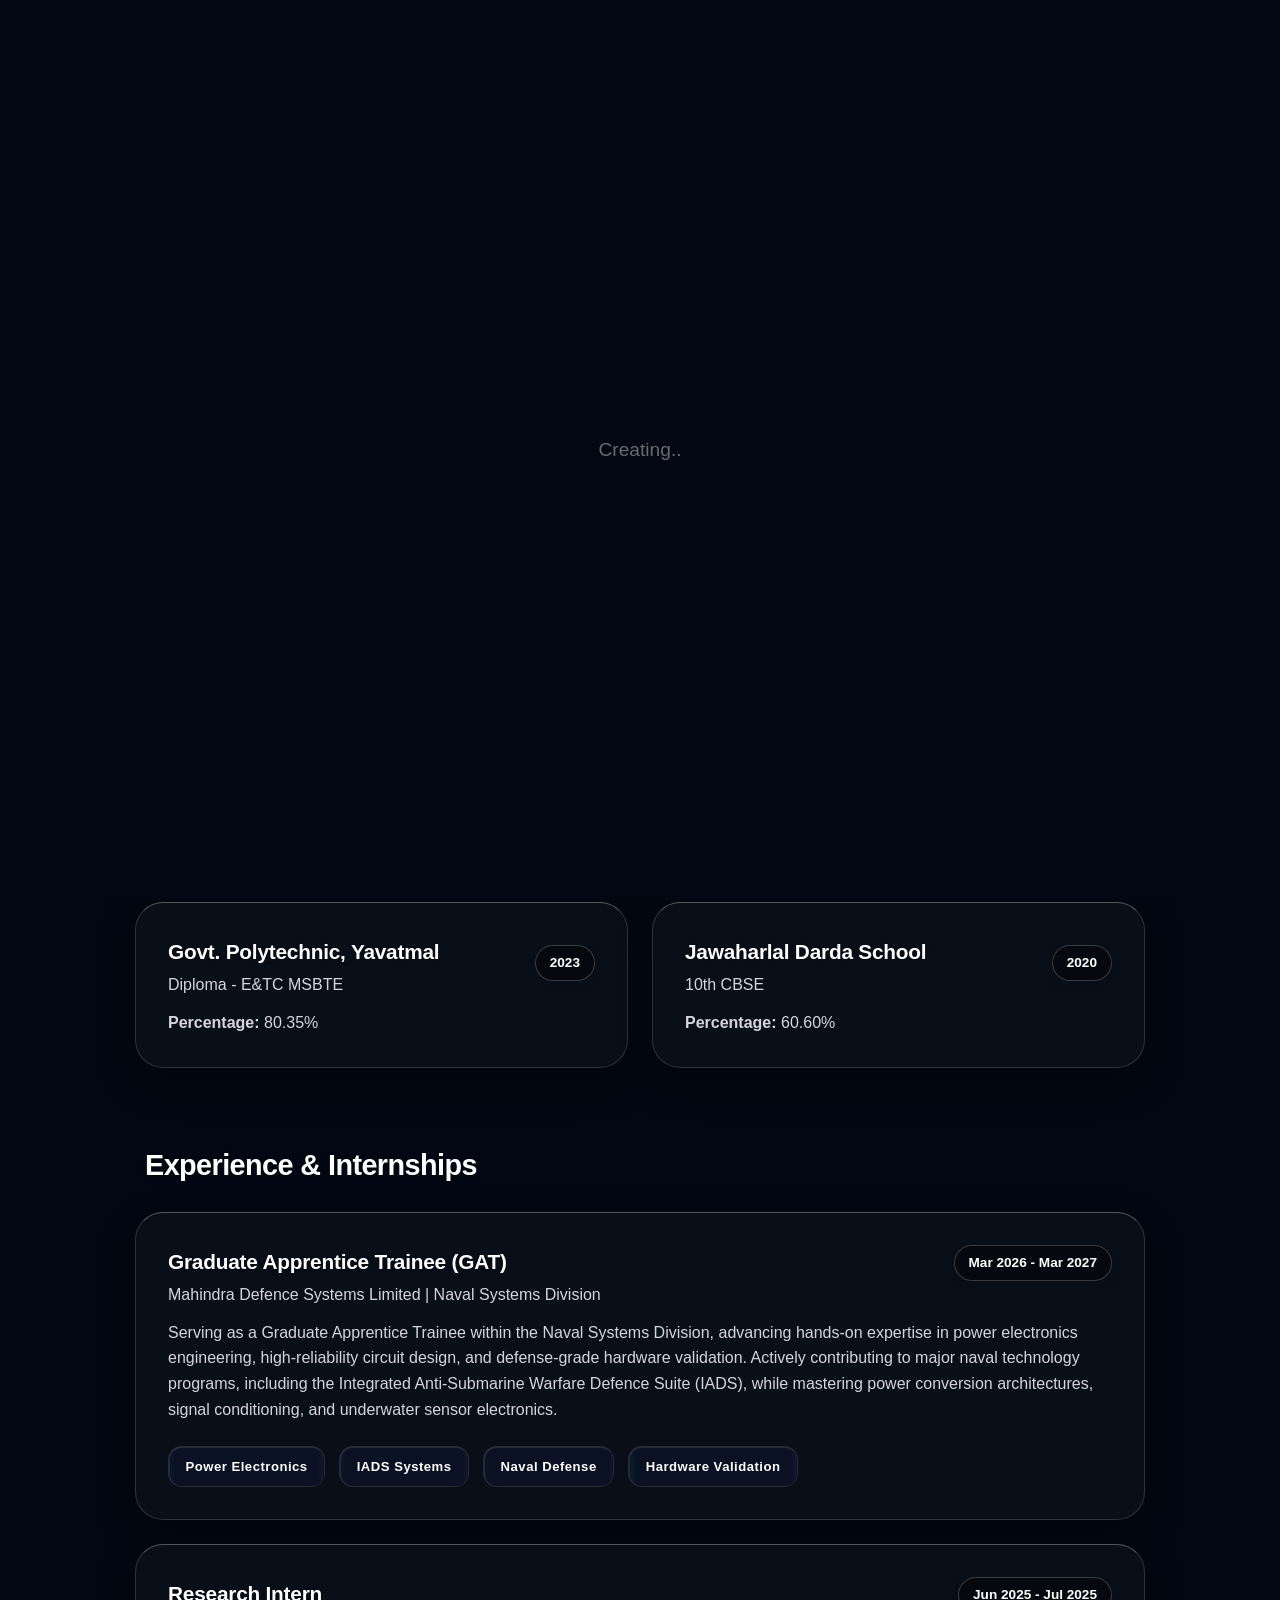
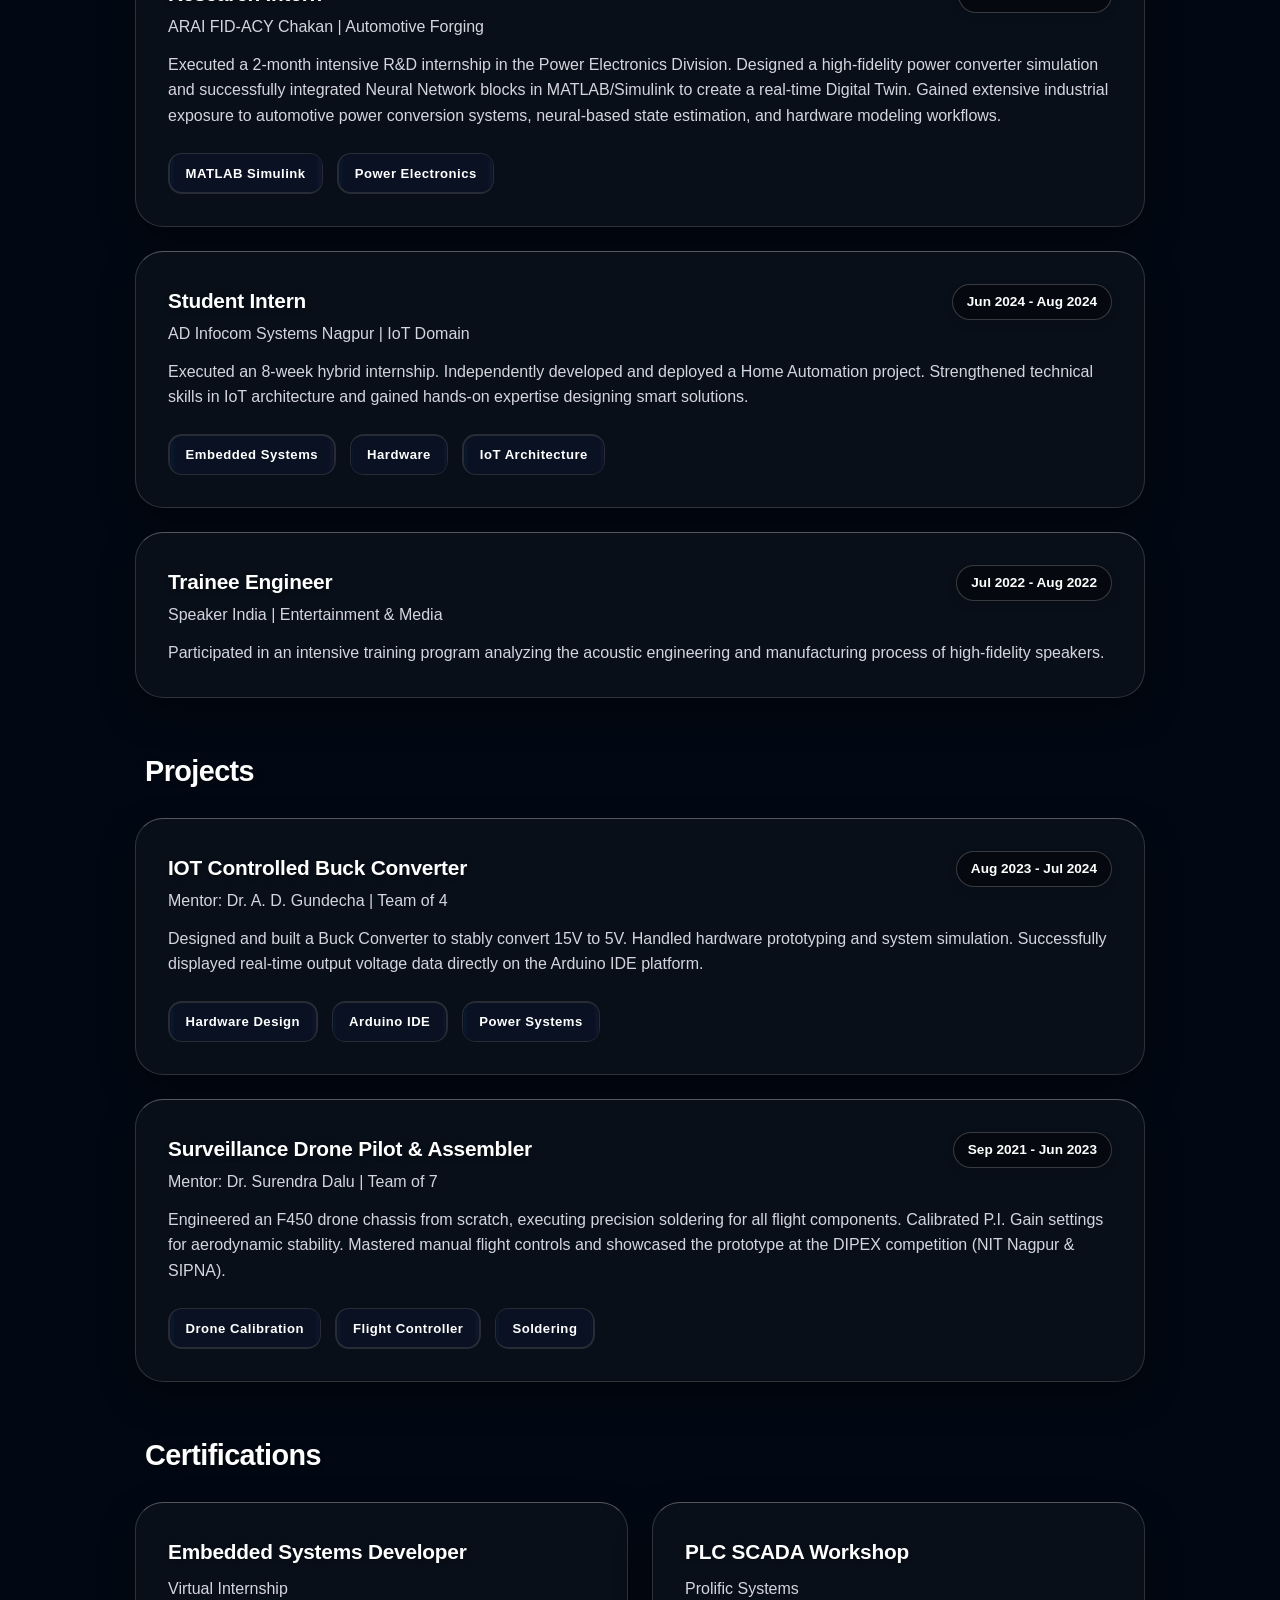
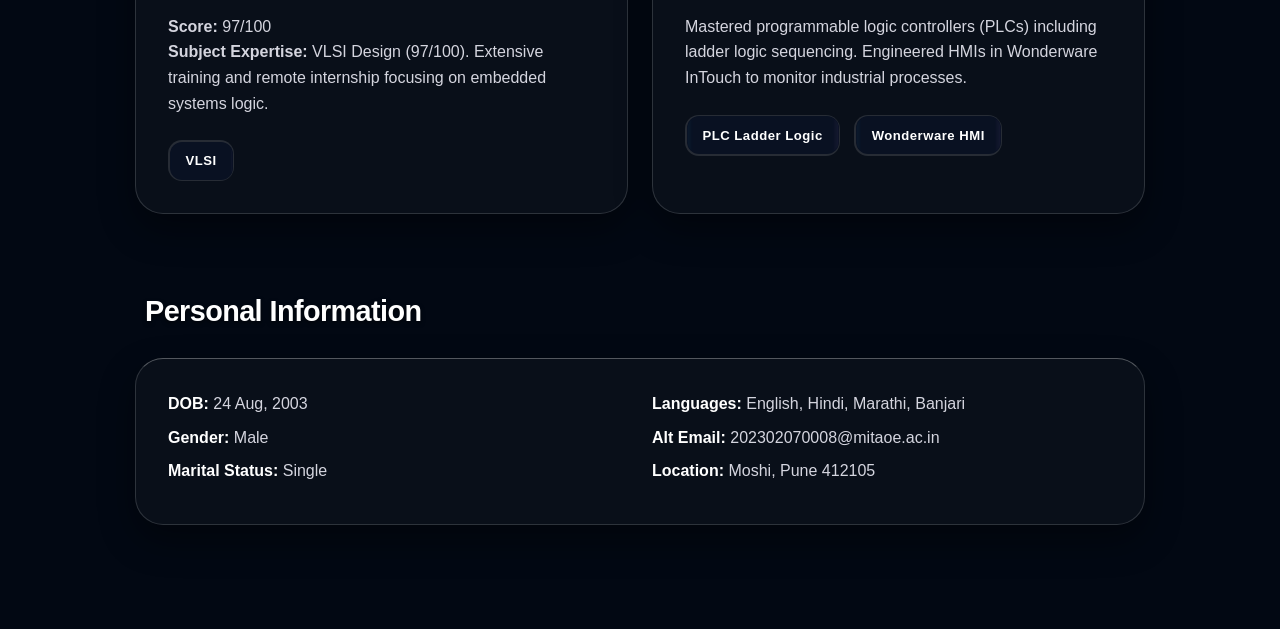
==== commit 32a3c54b: "index.html" ====
--- a/index.html
+++ b/index.html
@@ -36,90 +36,108 @@
         }
 
         /* =========================================
-           TERMINAL LOADING SCREEN & ANIMATION
+           UIVERSE.IO LOADER (by dexter-st)
            ========================================= */
         #loader-screen {
-            position: fixed; 
-            top: 0; 
-            left: 0; 
-            width: 100vw; 
+            position: fixed;
+            top: 0;
+            left: 0;
+            width: 100vw;
             height: 100vh;
-            z-index: 9999; 
-            display: flex; 
-            align-items: center; 
+            z-index: 9999;
+            display: flex;
+            align-items: center;
             justify-content: center;
-            background: #020813; 
+            background: #020813;
             transition: opacity 0.5s ease-out, visibility 0.5s ease-out;
         }
 
-        @keyframes blinkCursor {
-          50% { border-right-color: transparent; }
-        }
-
-        @keyframes typeAndDelete {
-          0%, 10% { width: 0; }
-          45%, 55% { width: 11em; }
-          90%, 100% { width: 0; }
-        }
-
-        .terminal-loader {
-          border: 0.1em solid #333;
-          background-color: #1a1a1a;
-          color: #0f0;
-          font-family: "Courier New", Courier, monospace;
-          font-size: 1em;
-          padding: 1.5em 1em;
-          width: 16em;
-          box-shadow: 0 4px 8px rgba(0, 0, 0, 0.2);
-          border-radius: 4px;
-          position: relative;
-          overflow: hidden;
-          box-sizing: border-box;
-        }
-
-        .terminal-header {
-          position: absolute;
-          top: 0;
-          left: 0;
-          right: 0;
-          height: 1.5em;
-          background-color: #333;
-          border-top-left-radius: 4px;
-          border-top-right-radius: 4px;
-          padding: 0 0.4em;
-          box-sizing: border-box;
-        }
-
-        .terminal-controls { float: right; }
-
-        .control {
-          display: inline-block;
-          width: 0.6em;
-          height: 0.6em;
-          margin-left: 0.4em;
-          border-radius: 50%;
-          background-color: #777;
-        }
-
-        .control.close { background-color: #e33; }
-        .control.minimize { background-color: #ee0; }
-        .control.maximize { background-color: #0b0; }
-
-        .terminal-title {
-          float: left;
-          line-height: 1.5em;
-          color: #eee;
-        }
-
-        .text {
-          display: inline-block;
-          white-space: nowrap;
-          overflow: hidden;
-          border-right: 0.2em solid green;
-          animation:
-            typeAndDelete 4s steps(17) infinite,
-            blinkCursor 0.5s step-end infinite alternate;
-          margin-top: 1.5em;
+        .loader-wrapper {
+            position: relative;
+            display: flex;
+            align-items: center;
+            justify-content: center;
+            width: 180px;
+            height: 180px;
+            font-family: "Inter", sans-serif;
+            font-size: 1.2em;
+            font-weight: 300;
+            color: white;
+            border-radius: 50%;
+            background-color: transparent;
+            user-select: none;
+        }
+
+        .loader {
+            position: absolute;
+            top: 0;
+            left: 0;
+            width: 100%;
+            aspect-ratio: 1 / 1;
+            border-radius: 50%;
+            background-color: transparent;
+            animation: loader-rotate 2s linear infinite;
+            z-index: 0;
+        }
+
+        @keyframes loader-rotate {
+            0% {
+                transform: rotate(90deg);
+                box-shadow:
+                    0 10px 20px 0 #fff inset,
+                    0 20px 30px 0 #ad5fff inset,
+                    0 60px 60px 0 #471eec inset;
+            }
+            50% {
+                transform: rotate(270deg);
+                box-shadow:
+                    0 10px 20px 0 #fff inset,
+                    0 20px 10px 0 #d60a47 inset,
+                    0 40px 60px 0 #311e80 inset;
+            }
+            100% {
+                transform: rotate(450deg);
+                box-shadow:
+                    0 10px 20px 0 #fff inset,
+                    0 20px 30px 0 #ad5fff inset,
+                    0 60px 60px 0 #471eec inset;
+            }
+        }
+
+        .loader-letter {
+            display: inline-block;
+            opacity: 0.4;
+            transform: translateY(0);
+            animation: loader-letter-anim 2s infinite;
+            z-index: 1;
+            border-radius: 50ch;
+            border: none;
+        }
+
+        .loader-letter:nth-child(1) { animation-delay: 0s; }
+        .loader-letter:nth-child(2) { animation-delay: 0.1s; }
+        .loader-letter:nth-child(3) { animation-delay: 0.2s; }
+        .loader-letter:nth-child(4) { animation-delay: 0.3s; }
+        .loader-letter:nth-child(5) { animation-delay: 0.4s; }
+        .loader-letter:nth-child(6) { animation-delay: 0.5s; }
+        .loader-letter:nth-child(7) { animation-delay: 0.6s; }
+        .loader-letter:nth-child(8) { animation-delay: 0.7s; }
+        .loader-letter:nth-child(9) { animation-delay: 0.8s; }
+        .loader-letter:nth-child(10) { animation-delay: 0.9s; }
+
+        @keyframes loader-letter-anim {
+            0%, 100% {
+                opacity: 0.4;
+                transform: translateY(0);
+            }
+            20% {
+                opacity: 1;
+                transform: scale(1.15);
+            }
+            40% {
+                opacity: 0.7;
+                transform: translateY(0);
+            }
         }
 
         /* =========================================
@@ -589,18 +607,20 @@
 </head>
 <body>
 
-    <!-- TERMINAL LOADING SCREEN WITH "Creating Visuals..." -->
+    <!-- UIVERSE.IO LOADING SCREEN (by dexter-st) -->
     <div id="loader-screen">
-        <div class="terminal-loader">
-            <div class="terminal-header">
-                <div class="terminal-title">Status</div>
-                <div class="terminal-controls">
-                    <div class="control close"></div>
-                    <div class="control minimize"></div>
-                    <div class="control maximize"></div>
-                </div>
-            </div>
-            <div class="text">Creating Visuals...</div>
+        <div class="loader-wrapper">
+            <div class="loader"></div>
+            <span class="loader-letter">C</span>
+            <span class="loader-letter">r</span>
+            <span class="loader-letter">e</span>
+            <span class="loader-letter">a</span>
+            <span class="loader-letter">t</span>
+            <span class="loader-letter">i</span>
+            <span class="loader-letter">n</span>
+            <span class="loader-letter">g</span>
+            <span class="loader-letter">.</span>
+            <span class="loader-letter">.</span>
         </div>
     </div>
 
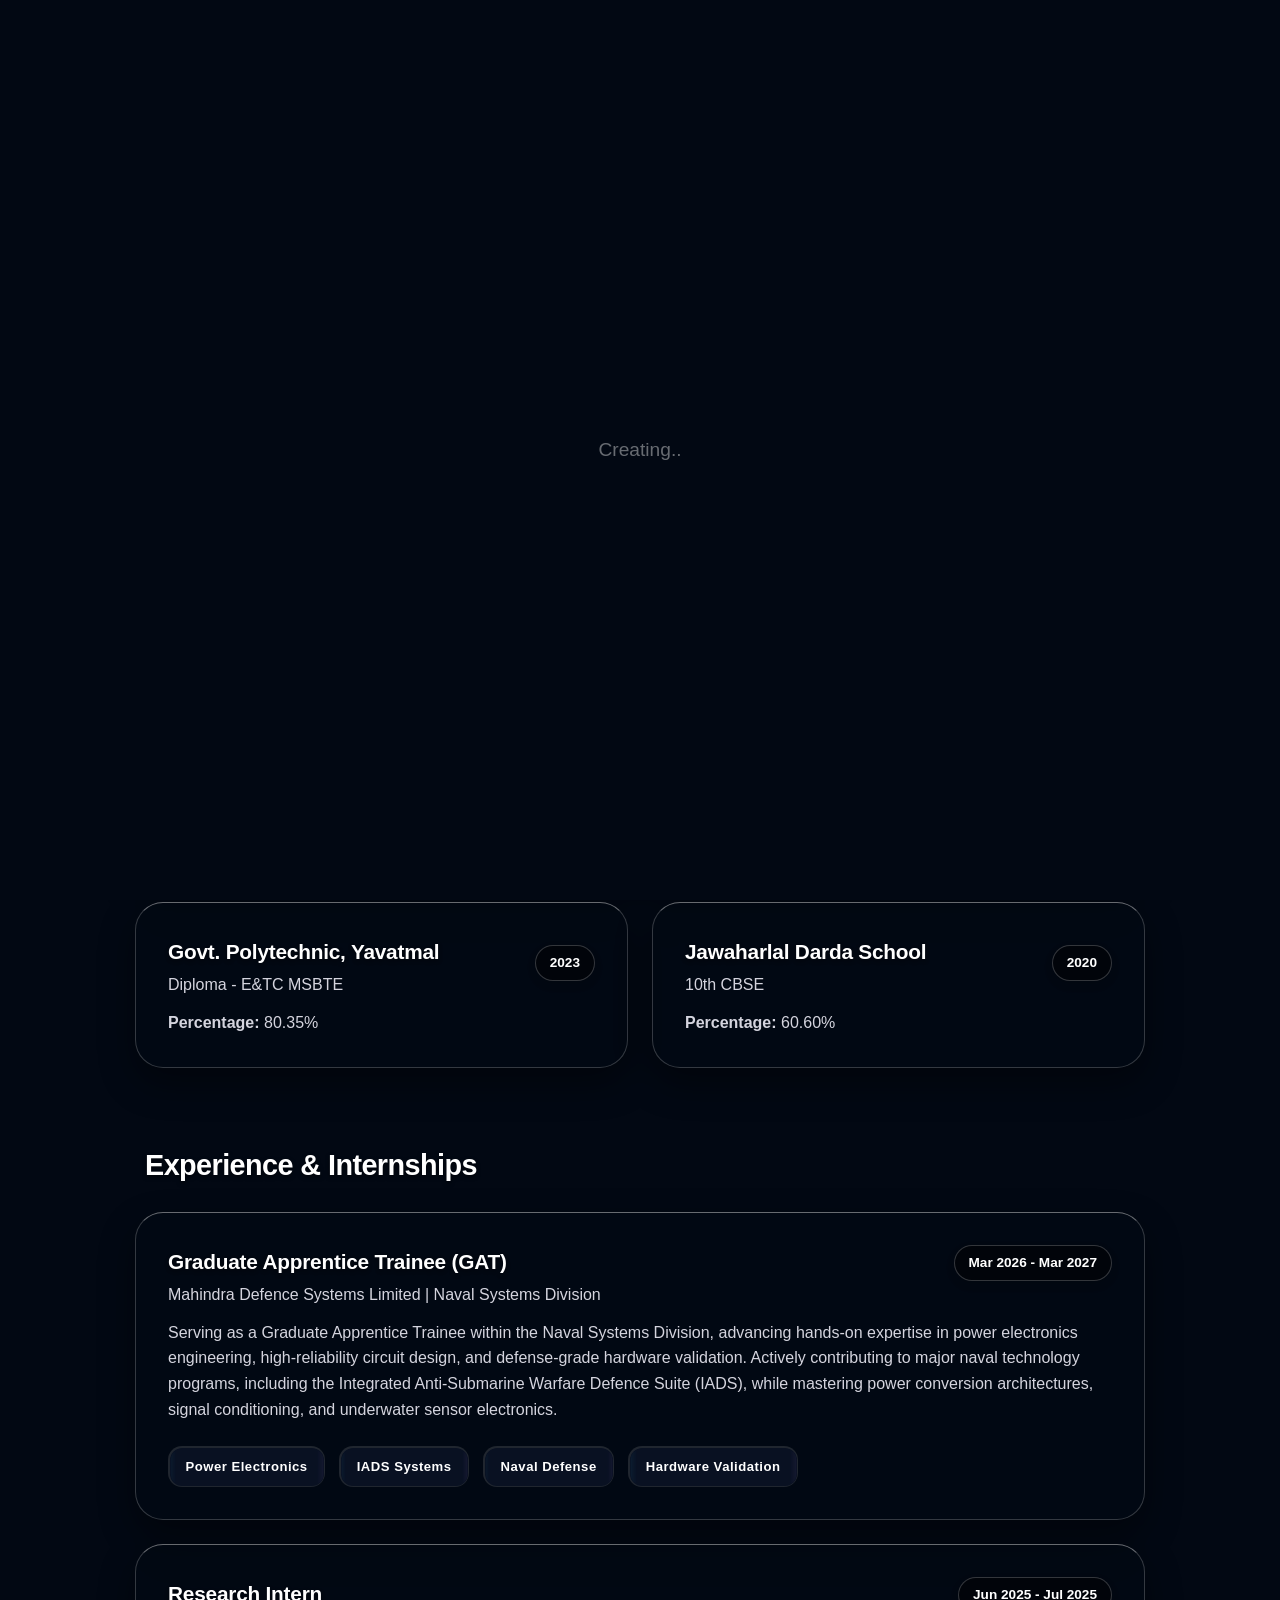
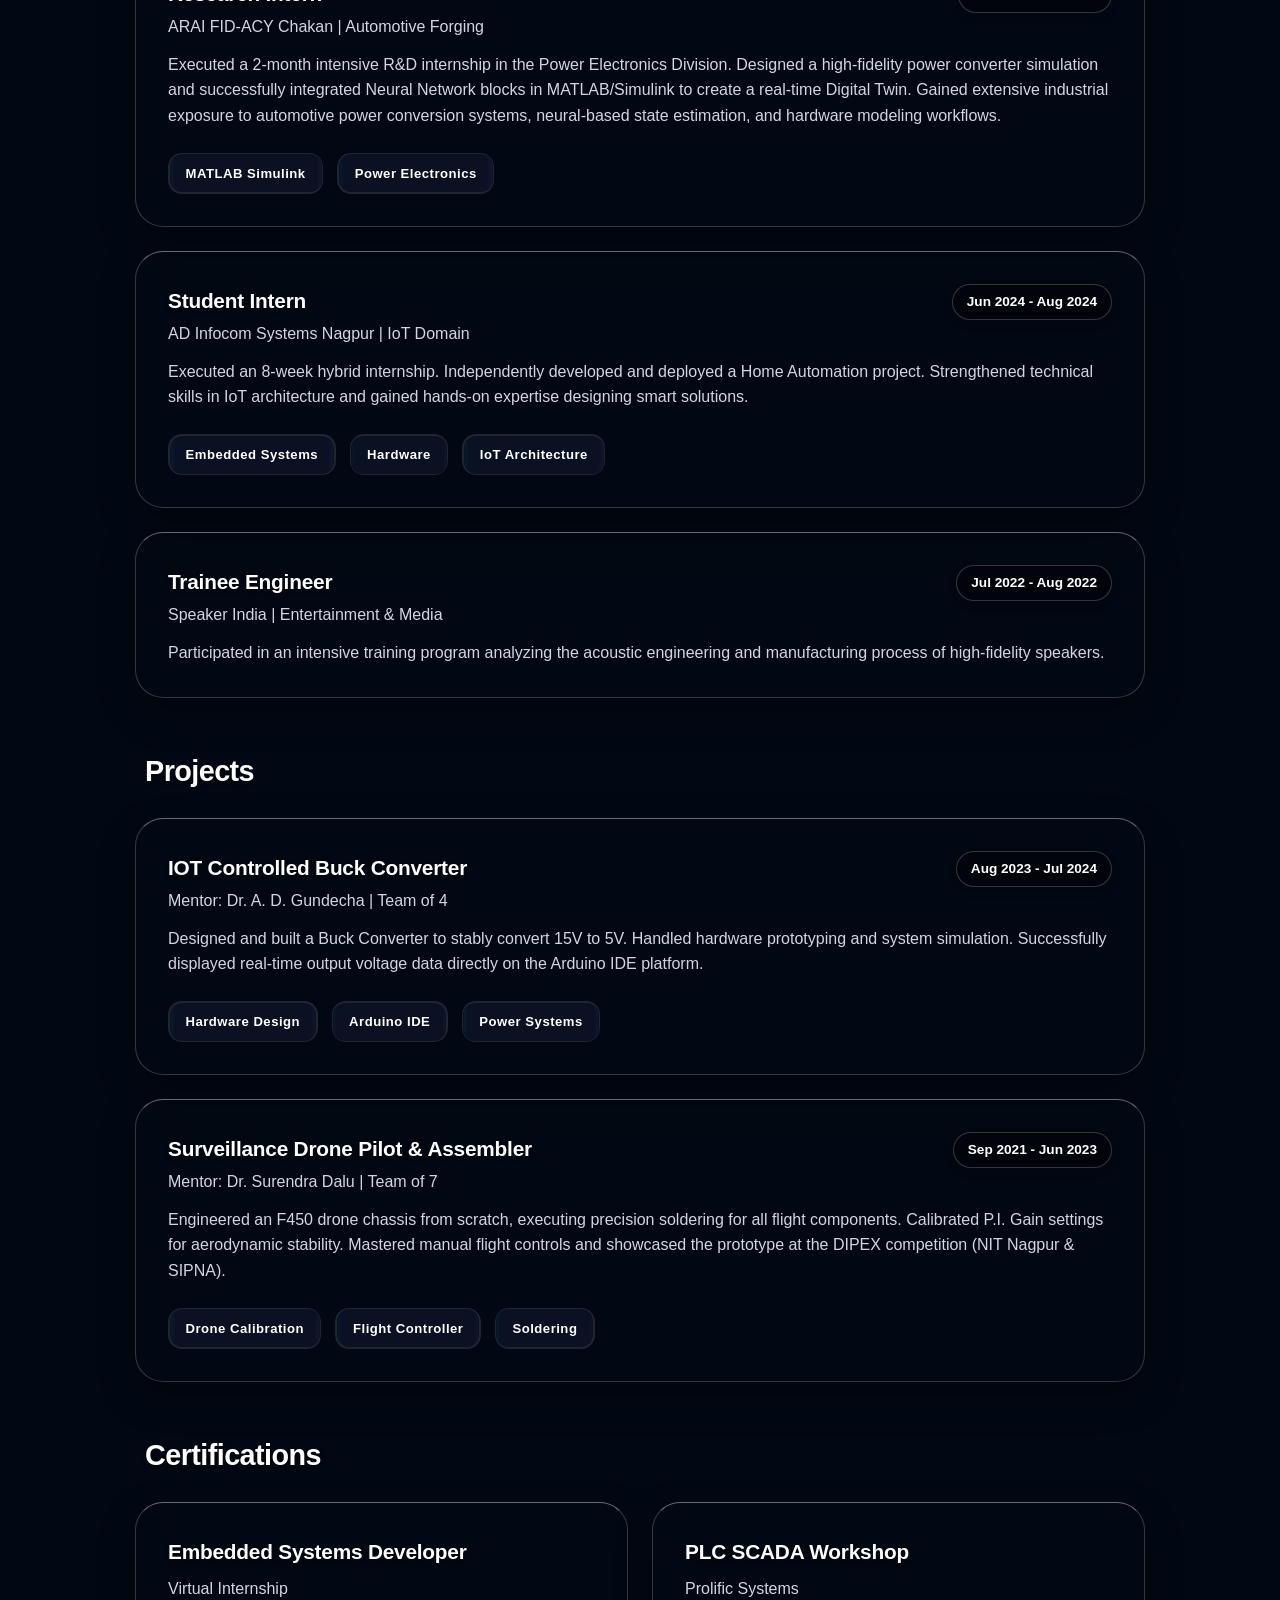
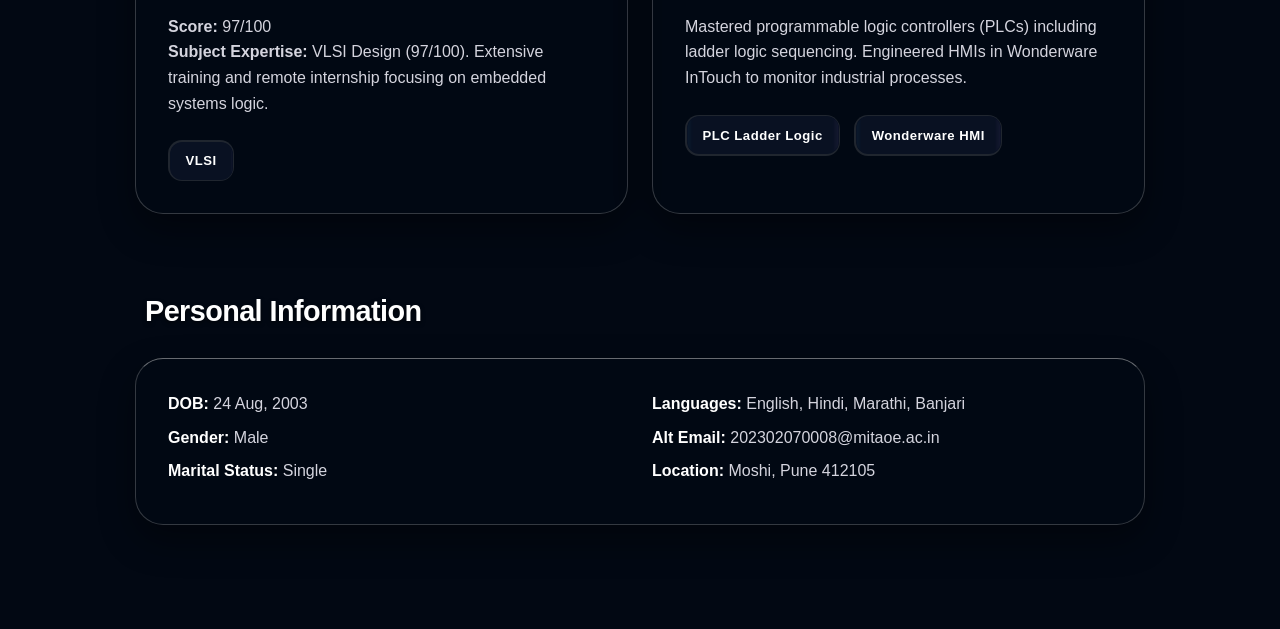
==== commit 2e08cea0: "index.html" ====
--- a/index.html
+++ b/index.html
@@ -9,10 +9,10 @@
             /* iOS System Colors & Glass variables */
             --text-main: #ffffff;
             --text-muted: rgba(235, 235, 245, 0.9);
-            --glass-bg: rgba(15, 20, 30, 0.65);
-            --glass-hover: rgba(25, 30, 45, 0.75);
-            --glass-border: rgba(255, 255, 255, 0.15);
-            --glass-border-highlight: rgba(255, 255, 255, 0.3);
+            --glass-bg: rgba(15, 20, 30, 0.05);
+            --glass-hover: rgba(25, 30, 45, 0.1);
+            --glass-border: rgba(255, 255, 255, 0.2);
+            --glass-border-highlight: rgba(255, 255, 255, 0.4);
             --card-radius: 28px;
         }
 
@@ -114,16 +114,25 @@
             border: none;
         }
 
-        .loader-letter:nth-child(1) { animation-delay: 0s; }
-        .loader-letter:nth-child(2) { animation-delay: 0.1s; }
-        .loader-letter:nth-child(3) { animation-delay: 0.2s; }
-        .loader-letter:nth-child(4) { animation-delay: 0.3s; }
-        .loader-letter:nth-child(5) { animation-delay: 0.4s; }
-        .loader-letter:nth-child(6) { animation-delay: 0.5s; }
-        .loader-letter:nth-child(7) { animation-delay: 0.6s; }
-        .loader-letter:nth-child(8) { animation-delay: 0.7s; }
-        .loader-letter:nth-child(9) { animation-delay: 0.8s; }
-        .loader-letter:nth-child(10) { animation-delay: 0.9s; }
+       .loader-letter:nth-child(1)  { animation-delay: 0.0s; }
+.loader-letter:nth-child(2)  { animation-delay: 0.1s; }
+.loader-letter:nth-child(3)  { animation-delay: 0.2s; }
+.loader-letter:nth-child(4)  { animation-delay: 0.3s; }
+.loader-letter:nth-child(5)  { animation-delay: 0.4s; }
+.loader-letter:nth-child(6)  { animation-delay: 0.5s; }
+.loader-letter:nth-child(7)  { animation-delay: 0.6s; }
+.loader-letter:nth-child(8)  { animation-delay: 0.7s; }
+.loader-letter:nth-child(9)  { animation-delay: 0.8s; }
+.loader-letter:nth-child(10) { animation-delay: 0.9s; }
+.loader-letter:nth-child(11) { animation-delay: 1.0s; }
+.loader-letter:nth-child(12) { animation-delay: 1.1s; }
+.loader-letter:nth-child(13) { animation-delay: 1.2s; }
+.loader-letter:nth-child(14) { animation-delay: 1.3s; }
+.loader-letter:nth-child(15) { animation-delay: 1.4s; }
+.loader-letter:nth-child(16) { animation-delay: 1.5s; }
+.loader-letter:nth-child(17) { animation-delay: 1.6s; }
+.loader-letter:nth-child(18) { animation-delay: 1.7s; }
+.loader-letter:nth-child(19) { animation-delay: 1.8s; }
 
         @keyframes loader-letter-anim {
             0%, 100% {
@@ -254,7 +263,7 @@
         }
 
         /* =========================================
-           FIXED SOCIAL CARD & STACKED ICONS
+           SOCIAL CARD & STACKED ICONS
            ========================================= */
         .social-card {
           position: relative;
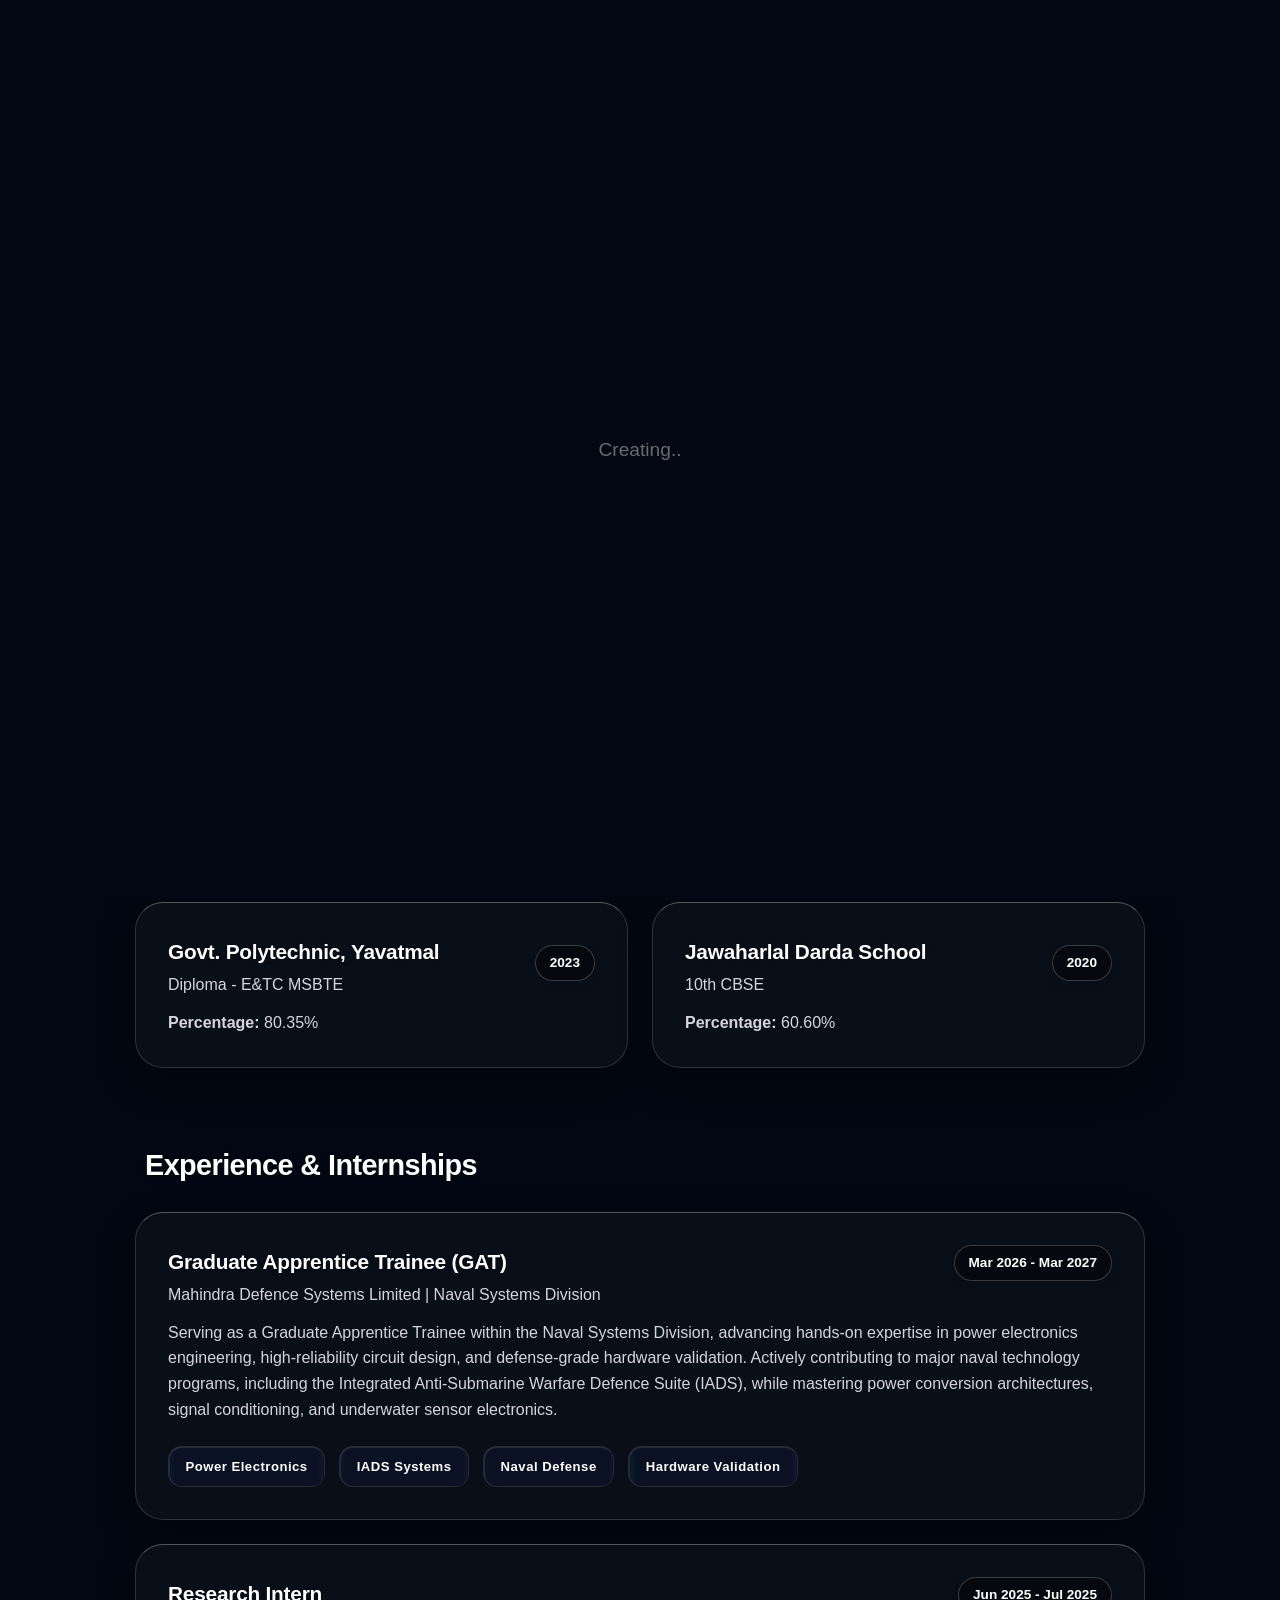
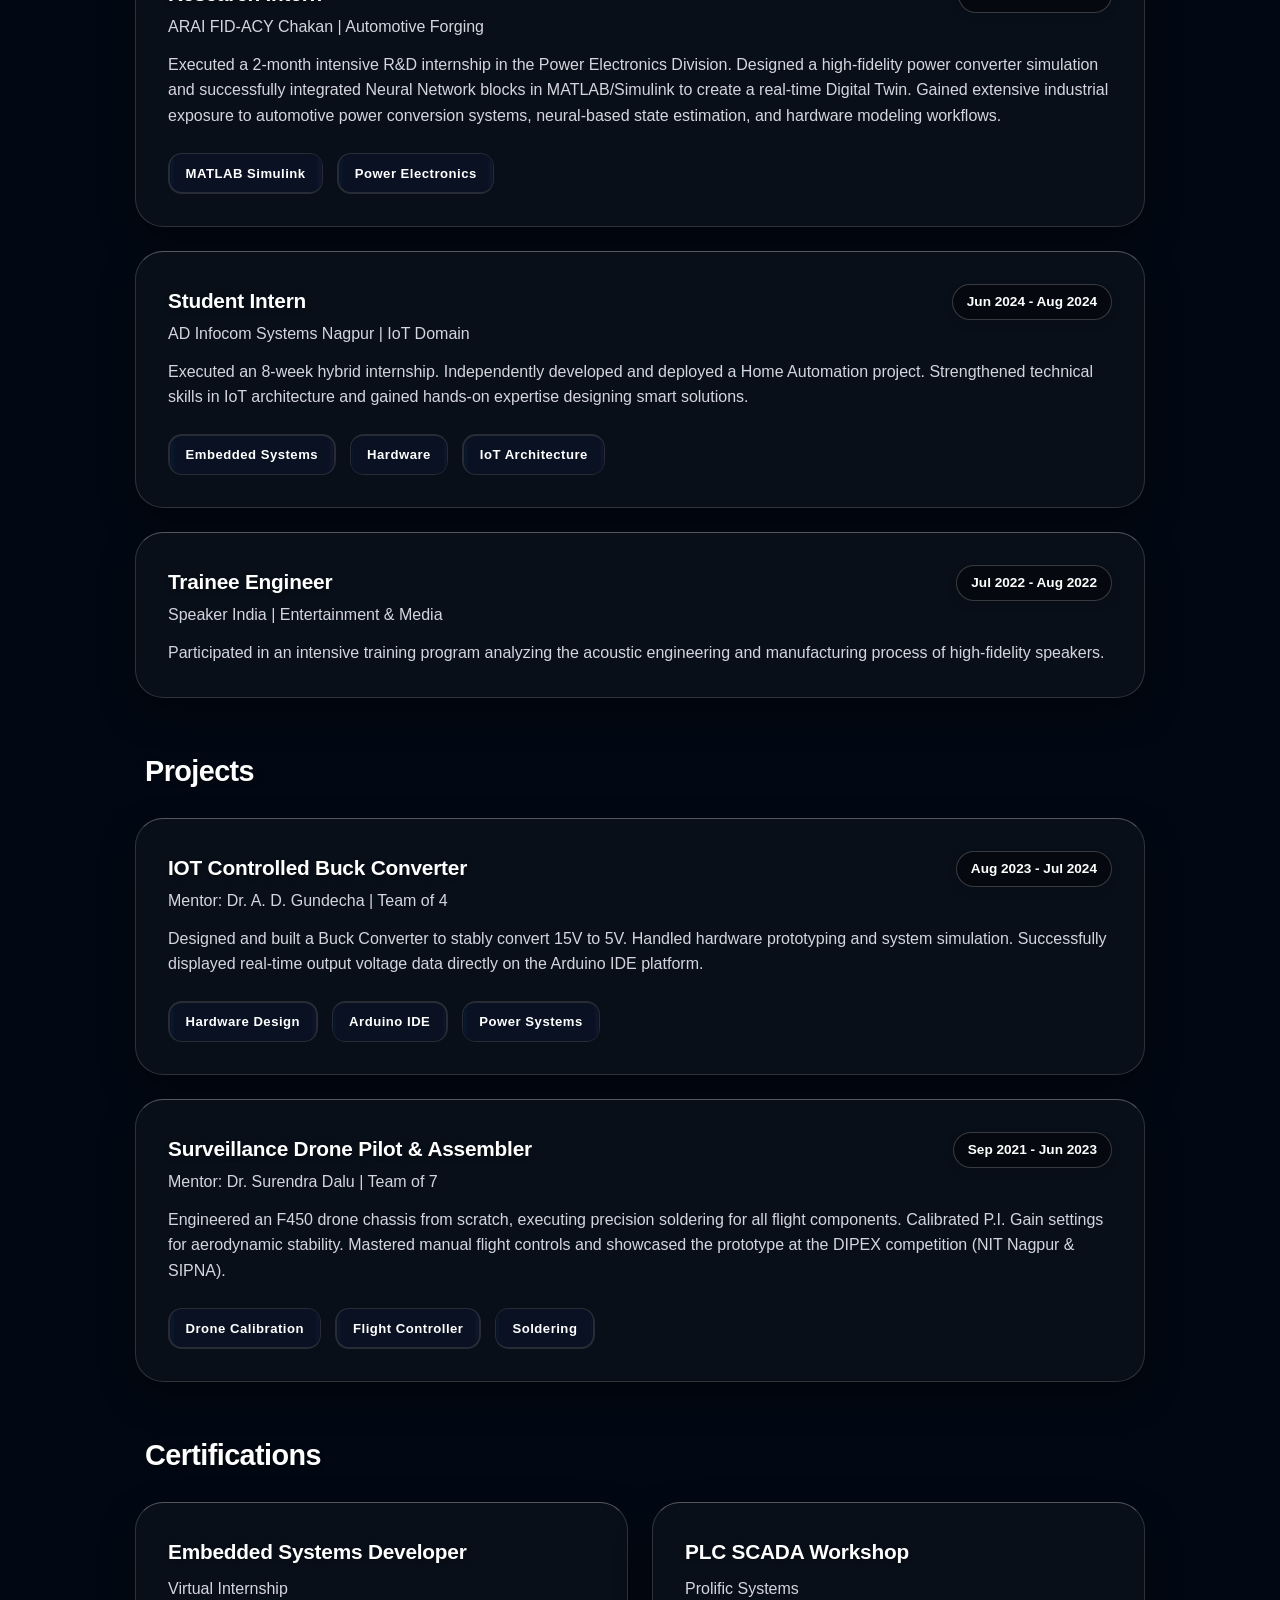
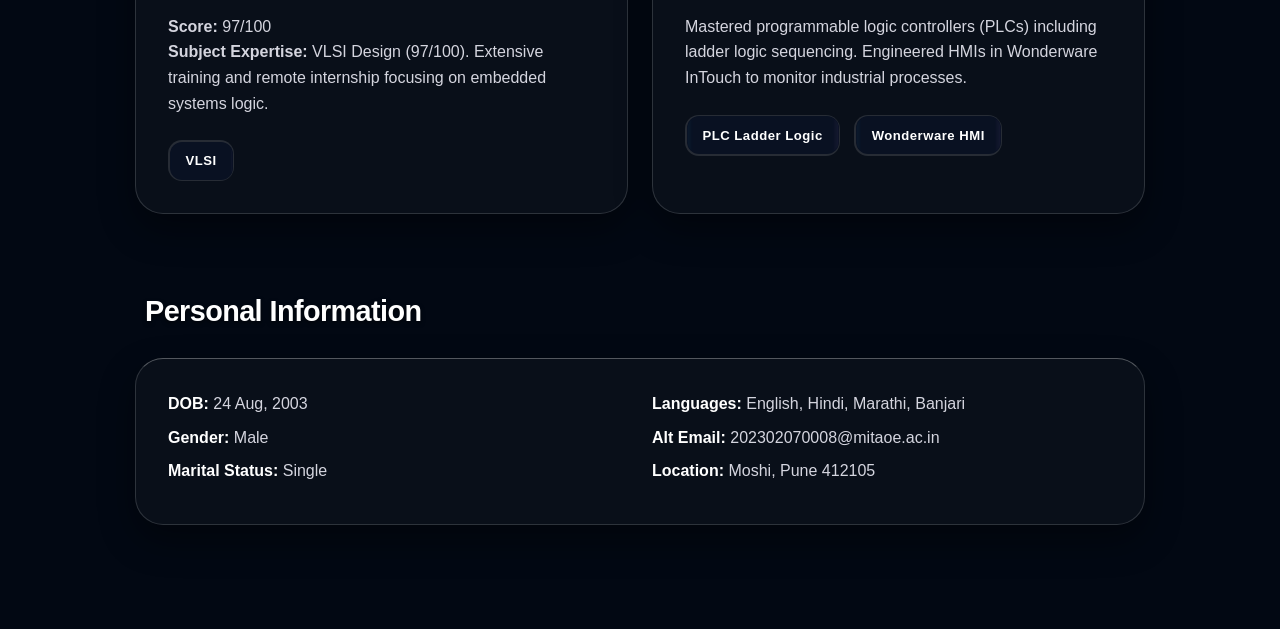
==== commit a93f268a: "index.html" ====
--- a/index.html
+++ b/index.html
@@ -7,12 +7,12 @@
     <style>
         :root {
             /* iOS System Colors & Glass variables */
-            --text-main: #ffffff;
+           --text-main: #ffffff;
             --text-muted: rgba(235, 235, 245, 0.9);
-            --glass-bg: rgba(15, 20, 30, 0.05);
-            --glass-hover: rgba(25, 30, 45, 0.1);
-            --glass-border: rgba(255, 255, 255, 0.2);
-            --glass-border-highlight: rgba(255, 255, 255, 0.4);
+            --glass-bg: rgba(15, 20, 30, 0.65);
+            --glass-hover: rgba(25, 30, 45, 0.75);
+            --glass-border: rgba(255, 255, 255, 0.15);
+            --glass-border-highlight: rgba(255, 255, 255, 0.3);
             --card-radius: 28px;
         }
 
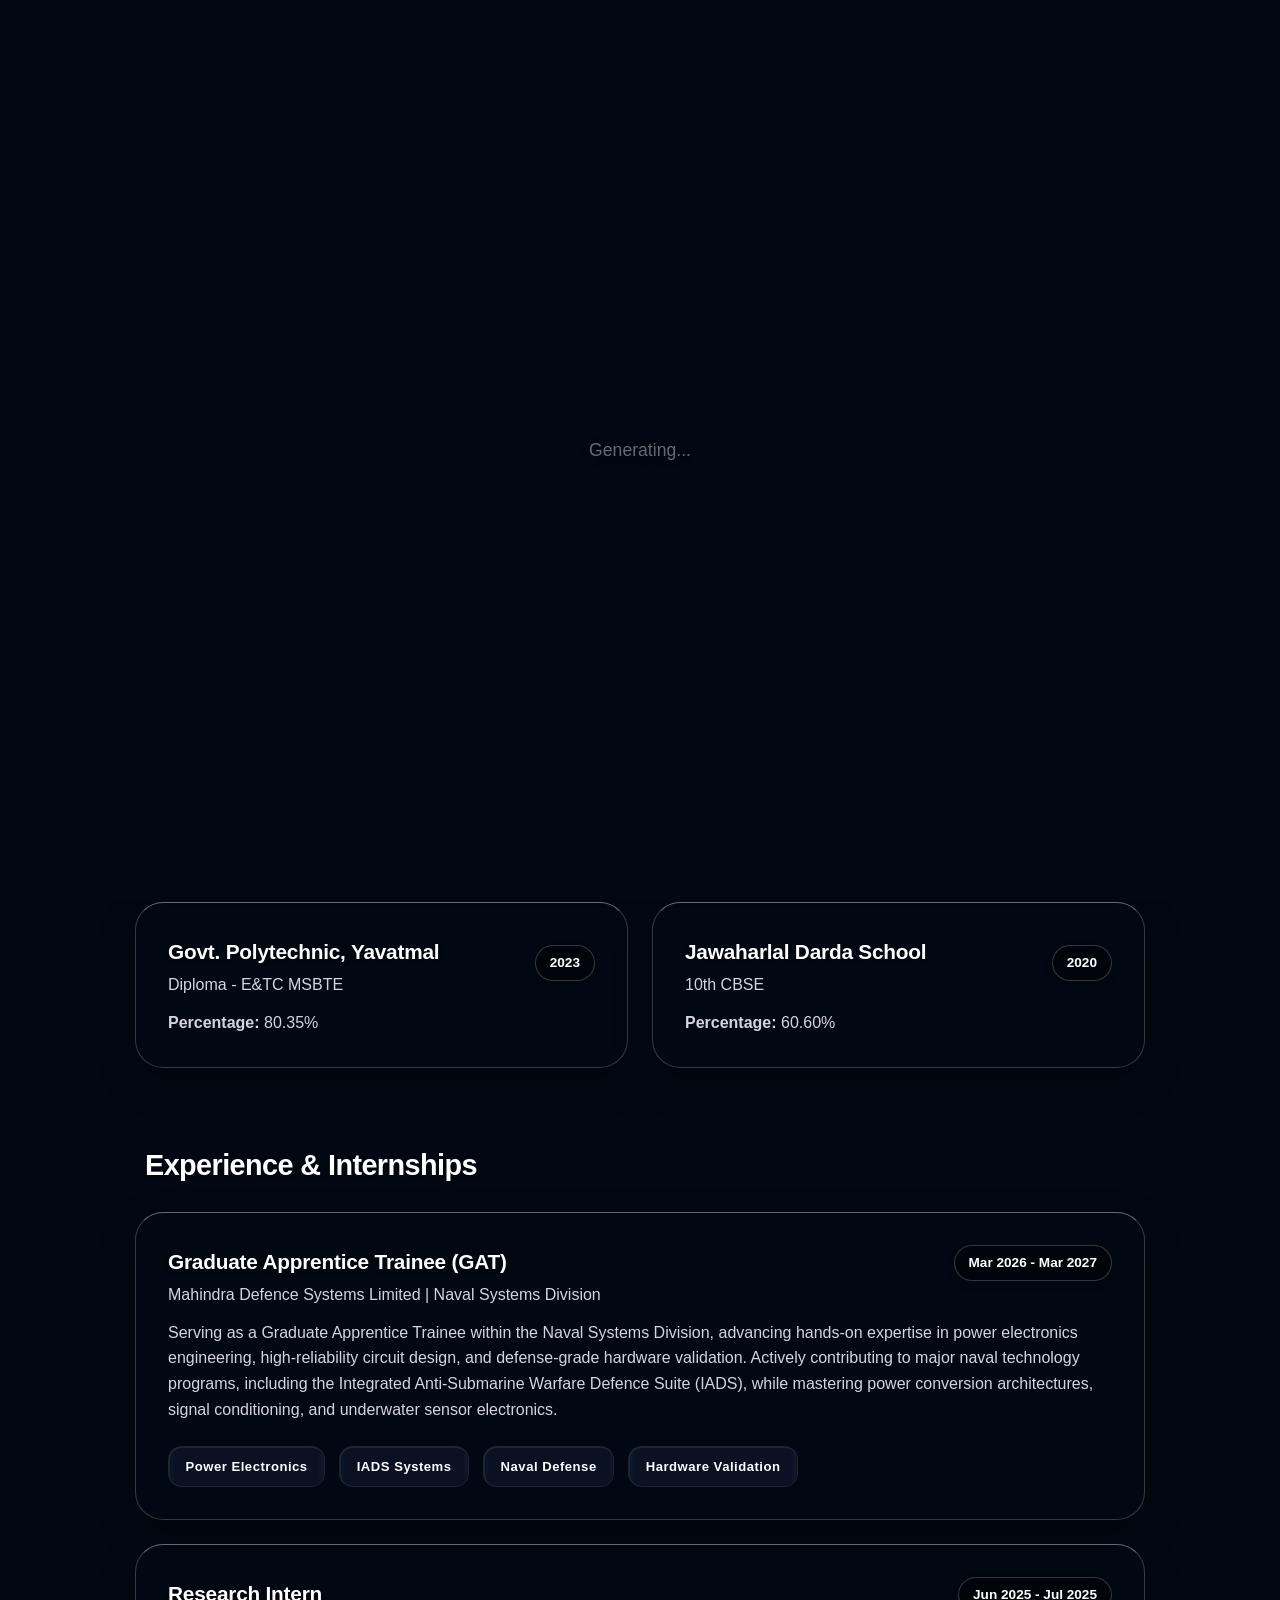
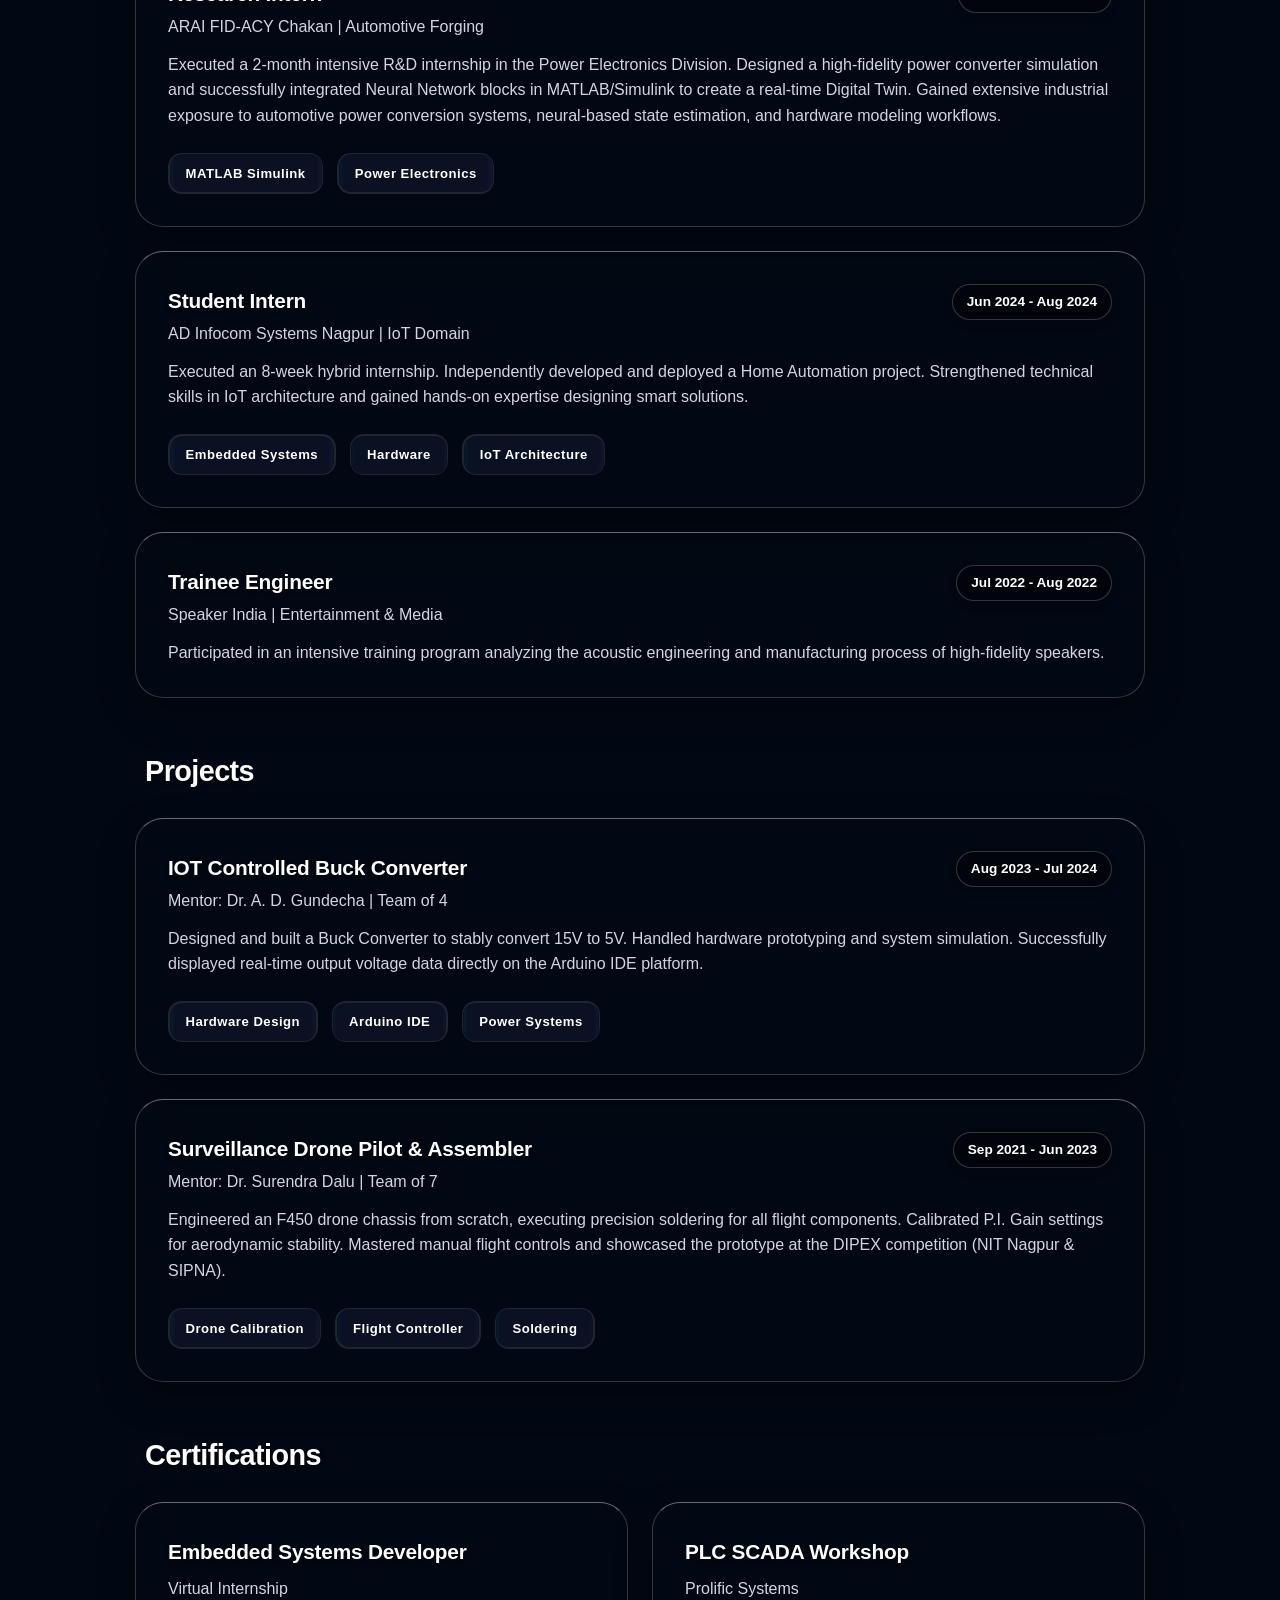
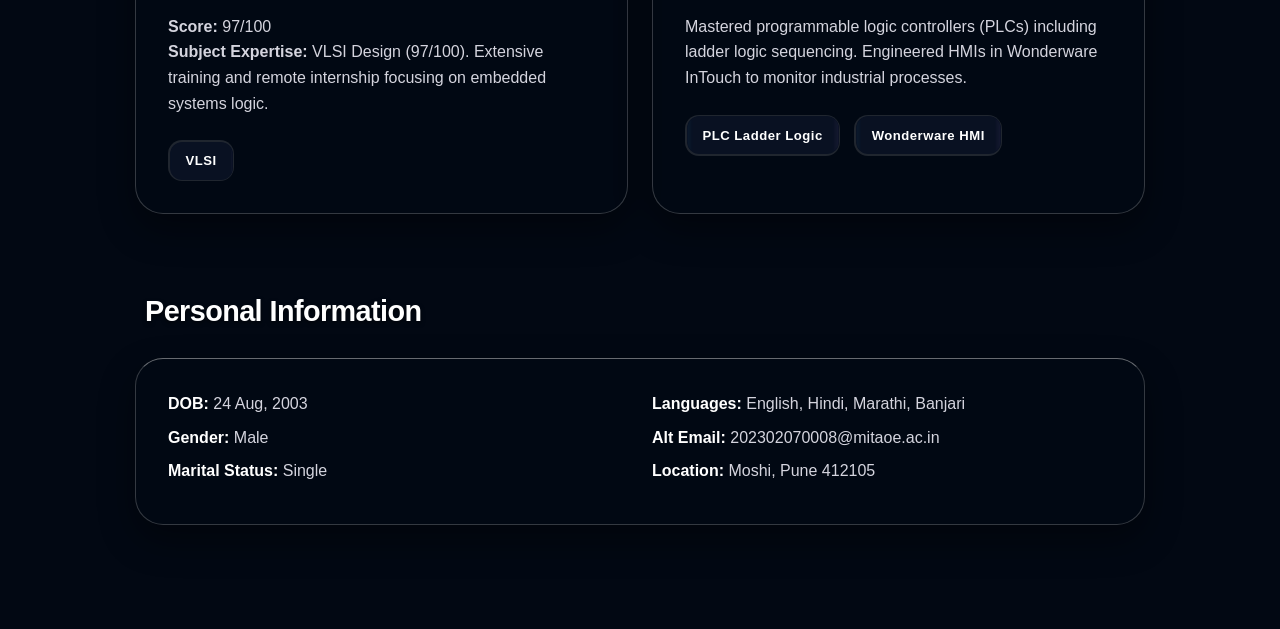
==== commit 0844b647: "index.html" ====
--- a/index.html
+++ b/index.html
@@ -7,12 +7,12 @@
     <style>
         :root {
             /* iOS System Colors & Glass variables */
-           --text-main: #ffffff;
+            --text-main: #ffffff;
             --text-muted: rgba(235, 235, 245, 0.9);
-            --glass-bg: rgba(15, 20, 30, 0.65);
-            --glass-hover: rgba(25, 30, 45, 0.75);
-            --glass-border: rgba(255, 255, 255, 0.15);
-            --glass-border-highlight: rgba(255, 255, 255, 0.3);
+            --glass-bg: rgba(15, 20, 30, 0.05);
+            --glass-hover: rgba(25, 30, 45, 0.1);
+            --glass-border: rgba(255, 255, 255, 0.2);
+            --glass-border-highlight: rgba(255, 255, 255, 0.4);
             --card-radius: 28px;
         }
 
@@ -60,8 +60,8 @@
             width: 180px;
             height: 180px;
             font-family: "Inter", sans-serif;
-            font-size: 1.2em;
-            font-weight: 300;
+            font-size: 1.1em;
+            font-weight: 400;
             color: white;
             border-radius: 50%;
             background-color: transparent;
@@ -109,30 +109,26 @@
             opacity: 0.4;
             transform: translateY(0);
             animation: loader-letter-anim 2s infinite;
-            z-index: 1;
+            z-index: 2;
             border-radius: 50ch;
             border: none;
-        }
-
-       .loader-letter:nth-child(1)  { animation-delay: 0.0s; }
-.loader-letter:nth-child(2)  { animation-delay: 0.1s; }
-.loader-letter:nth-child(3)  { animation-delay: 0.2s; }
-.loader-letter:nth-child(4)  { animation-delay: 0.3s; }
-.loader-letter:nth-child(5)  { animation-delay: 0.4s; }
-.loader-letter:nth-child(6)  { animation-delay: 0.5s; }
-.loader-letter:nth-child(7)  { animation-delay: 0.6s; }
-.loader-letter:nth-child(8)  { animation-delay: 0.7s; }
-.loader-letter:nth-child(9)  { animation-delay: 0.8s; }
-.loader-letter:nth-child(10) { animation-delay: 0.9s; }
-.loader-letter:nth-child(11) { animation-delay: 1.0s; }
-.loader-letter:nth-child(12) { animation-delay: 1.1s; }
-.loader-letter:nth-child(13) { animation-delay: 1.2s; }
-.loader-letter:nth-child(14) { animation-delay: 1.3s; }
-.loader-letter:nth-child(15) { animation-delay: 1.4s; }
-.loader-letter:nth-child(16) { animation-delay: 1.5s; }
-.loader-letter:nth-child(17) { animation-delay: 1.6s; }
-.loader-letter:nth-child(18) { animation-delay: 1.7s; }
-.loader-letter:nth-child(19) { animation-delay: 1.8s; }
+            text-shadow: 0 2px 10px rgba(0, 0, 0, 0.9);
+        }
+
+        /* Fixed offset selectors using nth-of-type to target span tags cleanly */
+        .loader-letter:nth-of-type(1)  { animation-delay: 0s; }
+        .loader-letter:nth-of-type(2)  { animation-delay: 0.1s; }
+        .loader-letter:nth-of-type(3)  { animation-delay: 0.2s; }
+        .loader-letter:nth-of-type(4)  { animation-delay: 0.3s; }
+        .loader-letter:nth-of-type(5)  { animation-delay: 0.4s; }
+        .loader-letter:nth-of-type(6)  { animation-delay: 0.5s; }
+        .loader-letter:nth-of-type(7)  { animation-delay: 0.6s; }
+        .loader-letter:nth-of-type(8)  { animation-delay: 0.7s; }
+        .loader-letter:nth-of-type(9)  { animation-delay: 0.8s; }
+        .loader-letter:nth-of-type(10) { animation-delay: 0.9s; }
+        .loader-letter:nth-of-type(11) { animation-delay: 1.0s; }
+        .loader-letter:nth-of-type(12) { animation-delay: 1.1s; }
+        .loader-letter:nth-of-type(13) { animation-delay: 1.2s; }
 
         @keyframes loader-letter-anim {
             0%, 100% {
@@ -616,18 +612,21 @@
 </head>
 <body>
 
-    <!-- UIVERSE.IO LOADING SCREEN (by dexter-st) -->
+    <!-- UIVERSE.IO LOADING SCREEN (Updated with "Generating...") -->
     <div id="loader-screen">
         <div class="loader-wrapper">
             <div class="loader"></div>
-            <span class="loader-letter">C</span>
+            <span class="loader-letter">G</span>
+            <span class="loader-letter">e</span>
+            <span class="loader-letter">n</span>
+            <span class="loader-letter">e</span>
             <span class="loader-letter">r</span>
-            <span class="loader-letter">e</span>
             <span class="loader-letter">a</span>
             <span class="loader-letter">t</span>
             <span class="loader-letter">i</span>
             <span class="loader-letter">n</span>
             <span class="loader-letter">g</span>
+            <span class="loader-letter">.</span>
             <span class="loader-letter">.</span>
             <span class="loader-letter">.</span>
         </div>
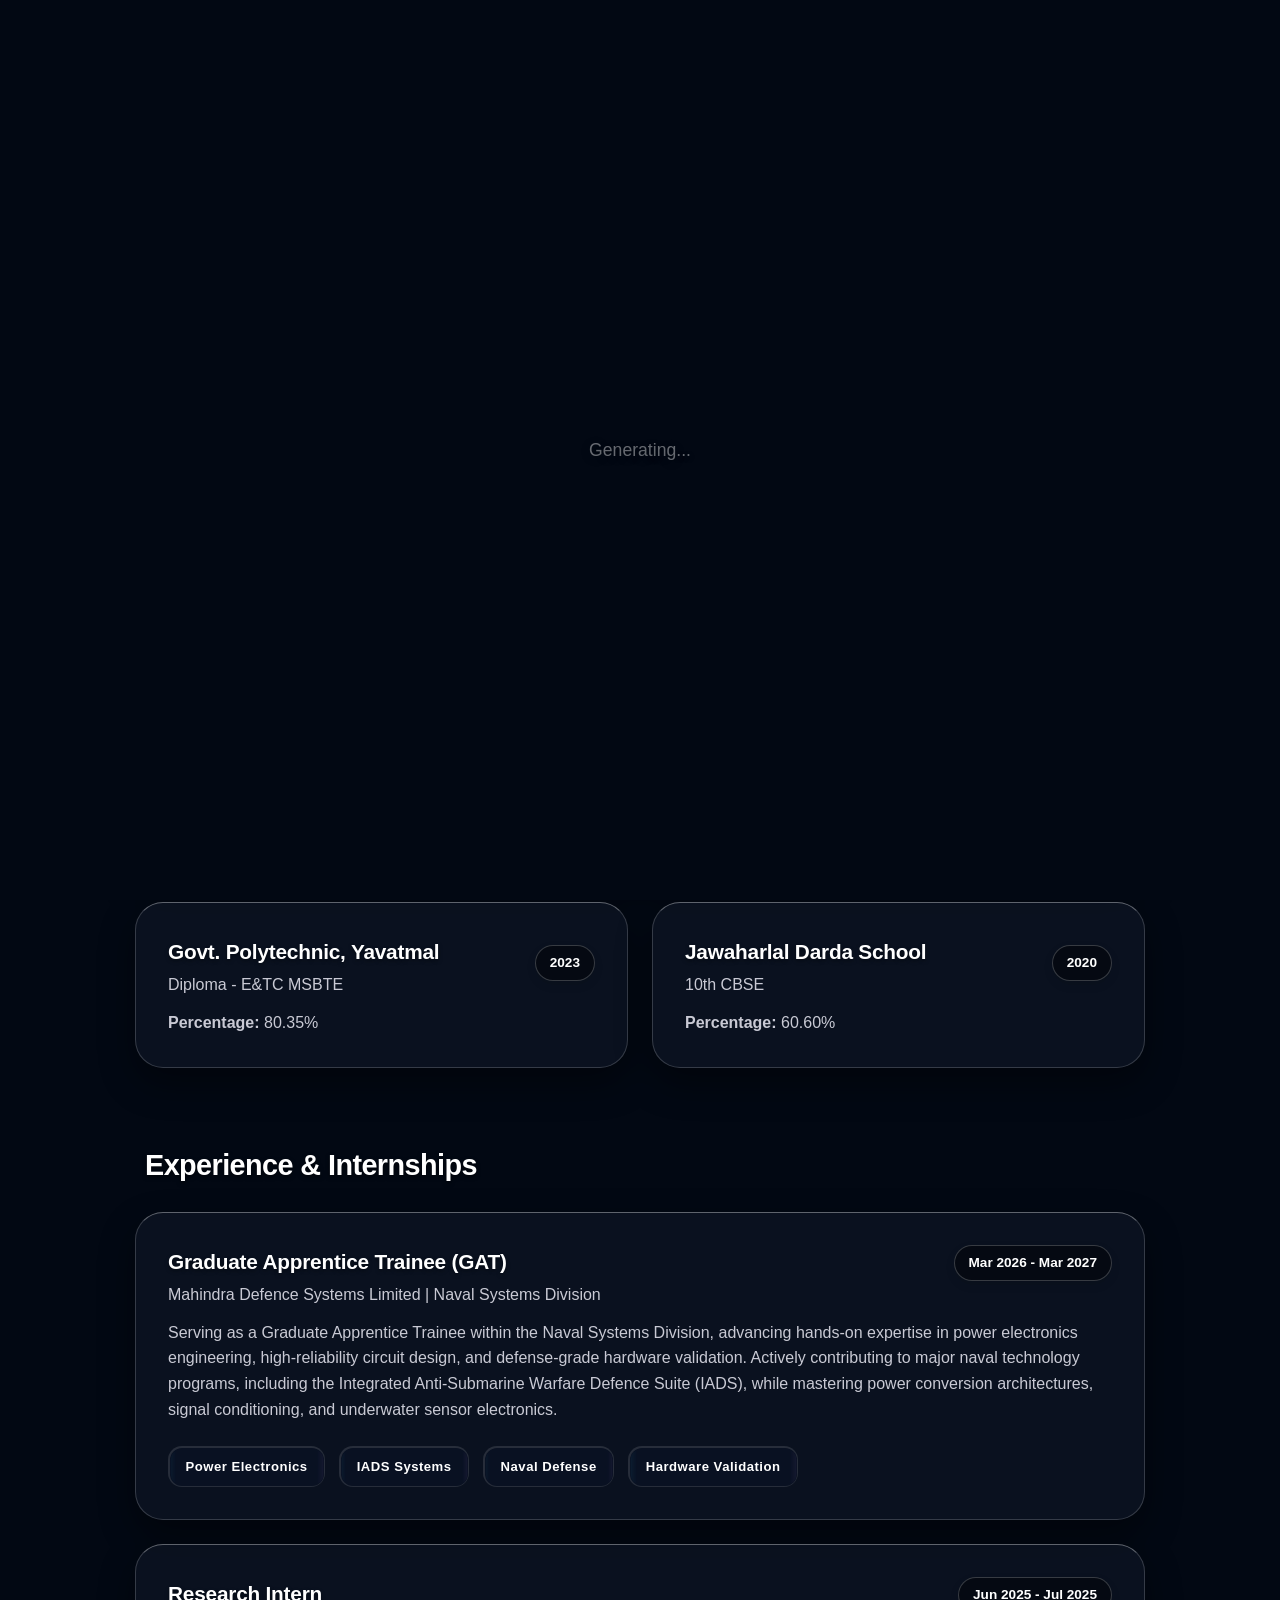
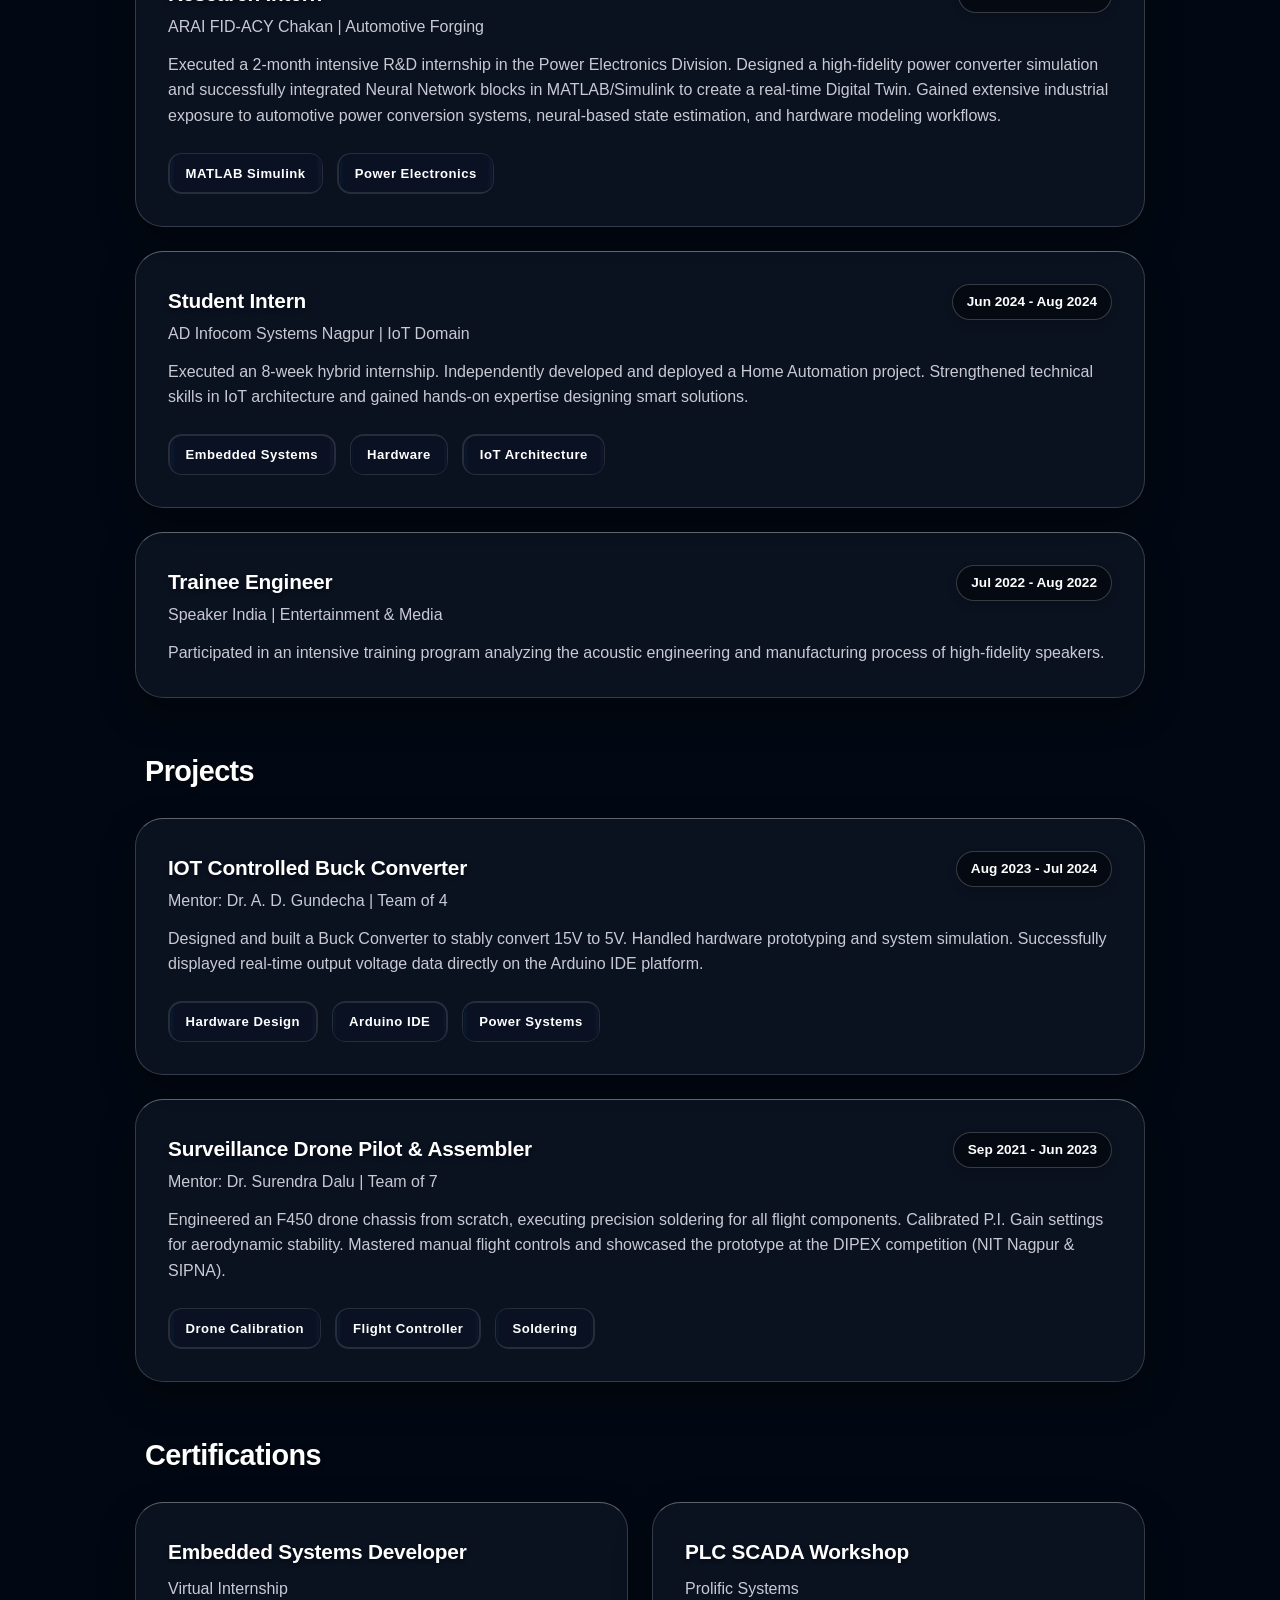
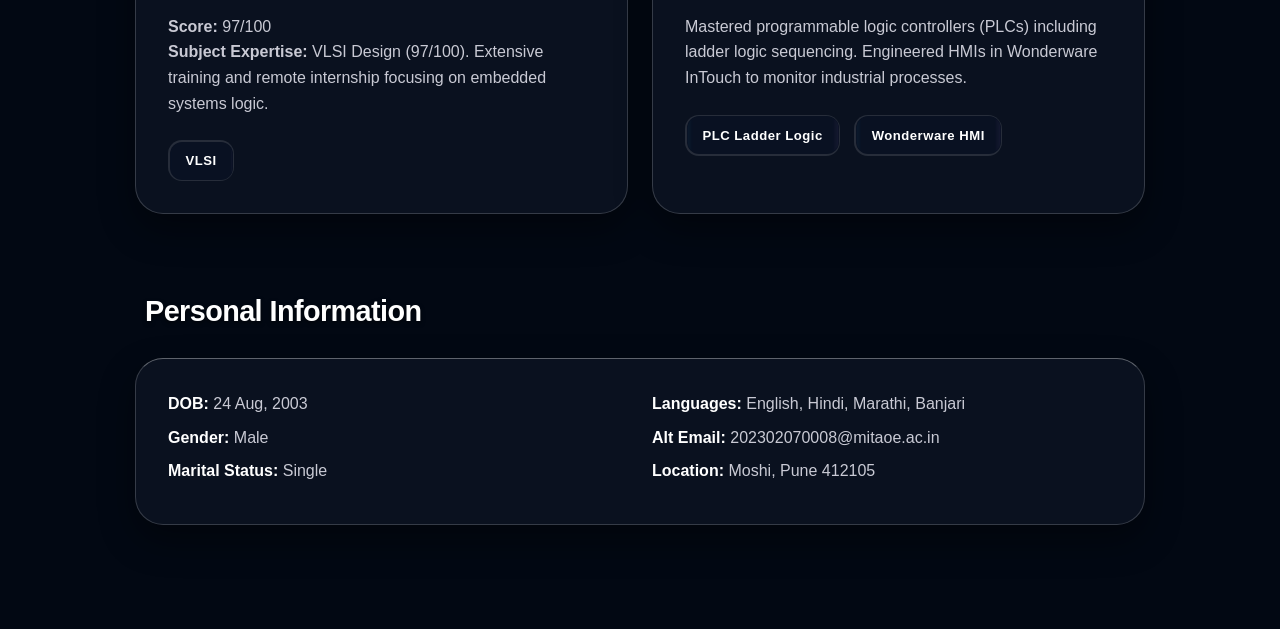
==== commit a4c554b3: "index.html" ====
--- a/index.html
+++ b/index.html
@@ -5,15 +5,16 @@
     <meta name="viewport" content="width=device-width, initial-scale=1.0">
     <title>Amit V Rathod Portfolio</title>
     <style>
-        :root {
-            /* iOS System Colors & Glass variables */
-            --text-main: #ffffff;
-            --text-muted: rgba(235, 235, 245, 0.9);
-            --glass-bg: rgba(15, 20, 30, 0.05);
-            --glass-hover: rgba(25, 30, 45, 0.1);
-            --glass-border: rgba(255, 255, 255, 0.2);
-            --glass-border-highlight: rgba(255, 255, 255, 0.4);
-            --card-radius: 28px;
+       :root {
+    --text-main: #ffffff;
+    --text-muted: rgba(235, 235, 245, 0.85);
+    /* Soft, semi-transparent iOS dark mode glass */
+    --glass-bg: rgba(20, 30, 48, 0.45); 
+    --glass-hover: rgba(30, 42, 65, 0.6);
+    --glass-border: rgba(255, 255, 255, 0.18);
+    --glass-border-highlight: rgba(255, 255, 255, 0.35);
+    --card-radius: 28px;
+}
         }
 
         html {
@@ -433,10 +434,10 @@
                 border-color: rgba(255, 255, 255, 0.4); 
                 box-shadow: 0 25px 50px rgba(0, 0, 0, 0.5);
             }
-            .card, .contact-info {
-                backdrop-filter: blur(20px);
-                -webkit-backdrop-filter: blur(20px);
-            }
+           .card, .contact-info {
+    backdrop-filter: blur(25px) saturate(180%);
+    -webkit-backdrop-filter: blur(25px) saturate(180%);
+}
         }
 
         .card-header { display: flex; justify-content: space-between; align-items: flex-start; margin-bottom: 12px; flex-wrap: wrap; gap: 10px; }
